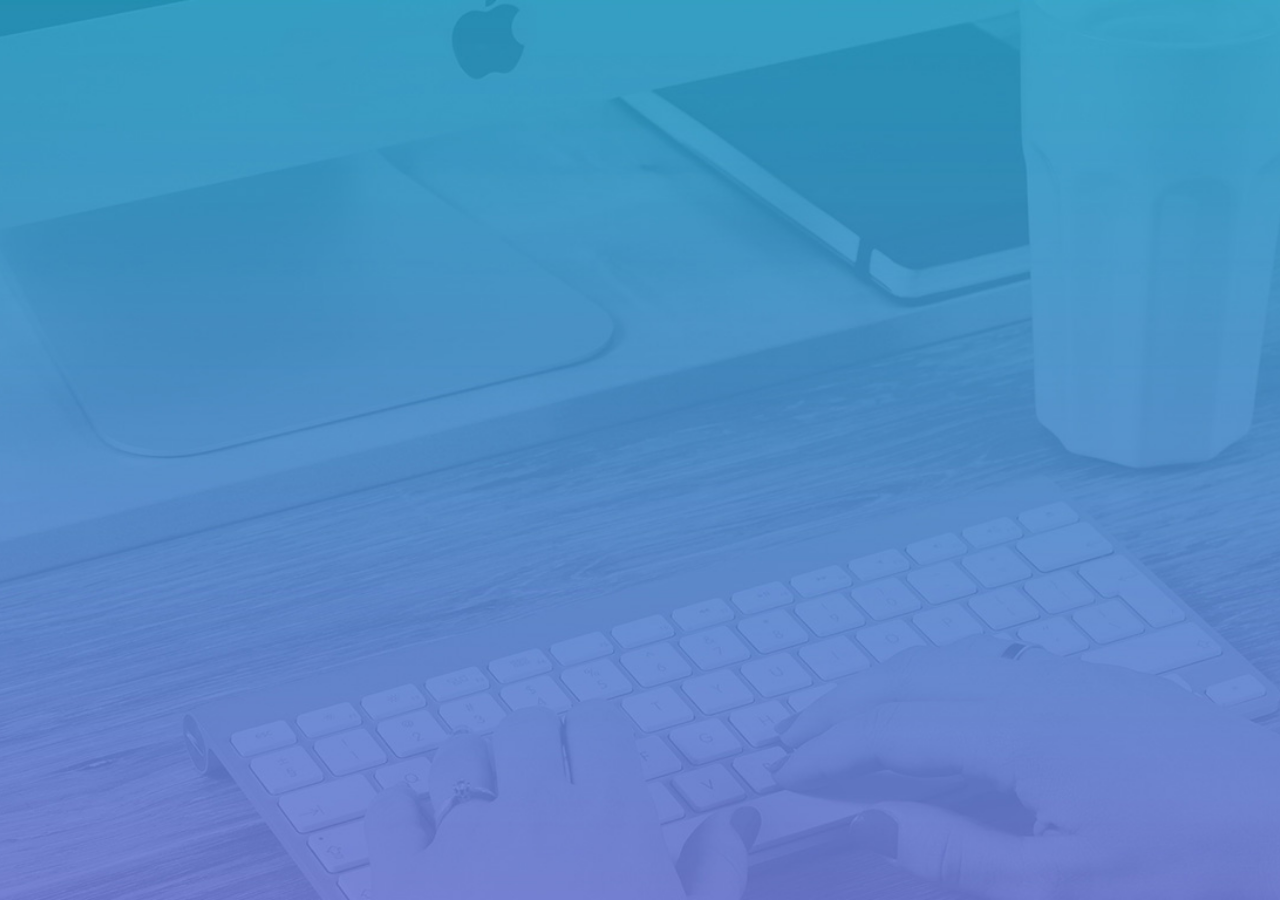
==== index.html @ da8f7aca "init project" ====
<!DOCTYPE html>
<html lang="zh-CN">

<head>
    <meta charset="UTF-8">
    <meta name="viewport" content="width=device-width, initial-scale=1.0">
    <title>Document</title>
    <link rel="stylesheet" href="./assets/css/login.css">
</head>

<body>

</body>

</html>
---- assets/css/login.css ----
html,
body {
    margin: 0;
    padding: 0;
    height: 100%;
    width: 100%;
    background: url("/assets/images/login_bg.jpg") no-repeat center top;
    background-size: cover;
}

.loginAndRegBox {
    width: 400px;
    height: 310px;
    background-color: #fff;
    position: absolute;
    left: 50%;
    top: 50%;
    transform: translate(-50%, -50%);
}

.title-box {
    height: 60px;
    background: url("/assets/images/login_title.png") no-repeat center;
}
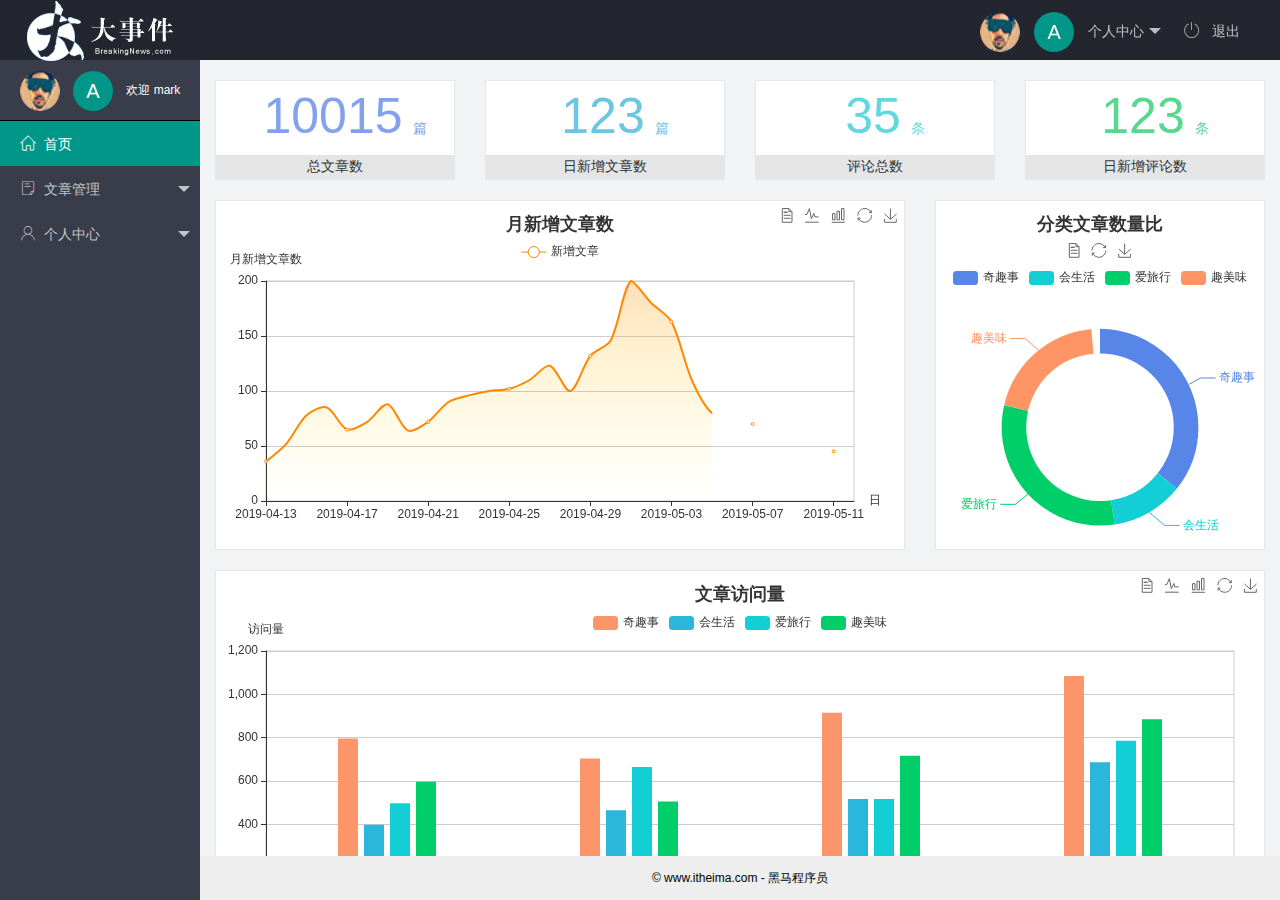
==== commit 6d730114: "主页功能完成" ====
--- a/index.html
+++ b/index.html
@@ -1,15 +1,97 @@
 <!DOCTYPE html>
-<html lang="zh-CN">
+<html>
 
 <head>
-    <meta charset="UTF-8">
-    <meta name="viewport" content="width=device-width, initial-scale=1.0">
-    <title>Document</title>
-    <link rel="stylesheet" href="./assets/css/login.css">
+    <meta charset="utf-8">
+    <meta name="viewport" content="width=device-width, initial-scale=1, maximum-scale=1">
+    <title>layout 后台大布局 - Layui</title>
+    <!-- 添加layui.css 文件 -->
+    <link rel="stylesheet" href="/assets/lib/layui/css/layui.css">
+    <!-- 引入iconfont图标数据库 -->
+    <link rel="stylesheet" href="assets/fonts/iconfont.css">
+    <!-- 引入自己的css样式 -->
+    <link rel="stylesheet" href="/assets/css/index.css">
 </head>
 
-<body>
+<body class="layui-layout-body">
+    <div class="layui-layout layui-layout-admin">
+        <div class="layui-header">
+            <div class="layui-logo">
+                <img src="/assets/images/logo.png" alt="">
+            </div>
+            <!-- 头部区域（可配合layui已有的水平导航） -->
+            <ul class="layui-nav layui-layout-right">
+                <li class="layui-nav-item">
+                    <!-- 顶部头像区域 -->
+                    <a href="javascript:;" class="userinfo">
+                        <img src="assets/images/user.png" class="layui-nav-img">
+                        <span class="user-avatar">A</span>
+                        个人中心
+                    </a>
+                    <dl class="layui-nav-child">
+                        <dd><a href="">基本资料</a></dd>
+                        <dd><a href="">更换头像</a></dd>
+                        <dd><a href="">重置密码</a></dd>
+                    </dl>
+                </li>
+                <li class="layui-nav-item">
+                    <a href="javascript:;" id="btnLogout">
+                        <span class="iconfont icon-tuichu"></span>
+                        退出</a>
+                </li>
+            </ul>
+        </div>
 
+        <div class="layui-side layui-bg-black">
+            <div class="layui-side-scroll">
+                <!-- 左侧头像区域 -->
+                <div class="userinfo">
+                    <img src="/assets/images/user.png" class="layui-nav-img">
+                    <span class="user-avatar">A</span>
+                    <span id="welcome">欢迎 mark</span>
+                </div>
+                <!-- 左侧导航区域（可配合layui已有的垂直导航） -->
+                <ul class="layui-nav layui-nav-tree" lay-shrink="all">
+                    <li class="layui-nav-item layui-this">
+                        <a href="/home/dashboard.html" target="fm"><span class="iconfont icon-home"></span>首页</a></li>
+                    <li class="layui-nav-item">
+                        <a class="" href="javascript:;"><span class="iconfont icon-16"></span>文章管理</a>
+                        <dl class="layui-nav-child">
+                            <dd><a href="javascript:;"><i class="layui-icon layui-icon-app"></i>文章类别</a></dd>
+                            <dd><a href="javascript:;"><i class="layui-icon layui-icon-app"></i>文章列表</a></dd>
+                            <dd><a href="javascript:;"><i class="layui-icon layui-icon-app"></i>发表文章</a></dd>
+                        </dl>
+                    </li>
+                    <li class="layui-nav-item">
+                        <a href="javascript:;"><span class="iconfont icon-user"></span>个人中心</a>
+                        <dl class="layui-nav-child">
+                            <dd><a href="javascript:;"><i class="layui-icon layui-icon-app"></i>基本资料</a></dd>
+                            <dd><a href="javascript:;"><i class="layui-icon layui-icon-app"></i>更换头像</a></dd>
+                            <dd><a href="javascript:;"><i class="layui-icon layui-icon-app"></i>重置密码</a></dd>
+                        </dl>
+                    </li>
+                </ul>
+            </div>
+        </div>
+
+        <div class="layui-body">
+            <!-- 内容主体区域 -->
+            <iframe name="fm" src="/home/dashboard.html" frameborder="0"></iframe>
+        </div>
+
+        <div class="layui-footer">
+            <!-- 底部固定区域 -->
+            © www.itheima.com - 黑马程序员
+        </div>
+    </div>
+    <!-- 添加layui.all.js 文件 -->
+    <script src="/assets/lib/layui/layui.all.js"></script>
+    <!-- 引入jquery.js文件 -->
+    <script src="/assets/lib/jquery.js"></script>
+    <!-- 引入baseAPI.js 文件 -->
+    <script src="/assets/js/baseAPI.js"></script>
+    <!-- 引入index.js 文件 -->
+    <script src="/assets/js/index.js"></script>
 </body>
 
 </html>--- a/assets/lib/layui/css/layui.css
+++ b/assets/lib/layui/css/layui.css
@@ -0,0 +1,2 @@
+/** layui-v2.5.5 MIT License By https://www.layui.com */
+ .layui-inline,img{display:inline-block;vertical-align:middle}h1,h2,h3,h4,h5,h6{font-weight:400}.layui-edge,.layui-header,.layui-inline,.layui-main{position:relative}.layui-body,.layui-edge,.layui-elip{overflow:hidden}.layui-btn,.layui-edge,.layui-inline,img{vertical-align:middle}.layui-btn,.layui-disabled,.layui-icon,.layui-unselect{-moz-user-select:none;-webkit-user-select:none;-ms-user-select:none}.layui-elip,.layui-form-checkbox span,.layui-form-pane .layui-form-label{text-overflow:ellipsis;white-space:nowrap}.layui-breadcrumb,.layui-tree-btnGroup{visibility:hidden}blockquote,body,button,dd,div,dl,dt,form,h1,h2,h3,h4,h5,h6,input,li,ol,p,pre,td,textarea,th,ul{margin:0;padding:0;-webkit-tap-highlight-color:rgba(0,0,0,0)}a:active,a:hover{outline:0}img{border:none}li{list-style:none}table{border-collapse:collapse;border-spacing:0}h4,h5,h6{font-size:100%}button,input,optgroup,option,select,textarea{font-family:inherit;font-size:inherit;font-style:inherit;font-weight:inherit;outline:0}pre{white-space:pre-wrap;white-space:-moz-pre-wrap;white-space:-pre-wrap;white-space:-o-pre-wrap;word-wrap:break-word}body{line-height:24px;font:14px Helvetica Neue,Helvetica,PingFang SC,Tahoma,Arial,sans-serif}hr{height:1px;margin:10px 0;border:0;clear:both}a{color:#333;text-decoration:none}a:hover{color:#777}a cite{font-style:normal;*cursor:pointer}.layui-border-box,.layui-border-box *{box-sizing:border-box}.layui-box,.layui-box *{box-sizing:content-box}.layui-clear{clear:both;*zoom:1}.layui-clear:after{content:'\20';clear:both;*zoom:1;display:block;height:0}.layui-inline{*display:inline;*zoom:1}.layui-edge{display:inline-block;width:0;height:0;border-width:6px;border-style:dashed;border-color:transparent}.layui-edge-top{top:-4px;border-bottom-color:#999;border-bottom-style:solid}.layui-edge-right{border-left-color:#999;border-left-style:solid}.layui-edge-bottom{top:2px;border-top-color:#999;border-top-style:solid}.layui-edge-left{border-right-color:#999;border-right-style:solid}.layui-disabled,.layui-disabled:hover{color:#d2d2d2!important;cursor:not-allowed!important}.layui-circle{border-radius:100%}.layui-show{display:block!important}.layui-hide{display:none!important}@font-face{font-family:layui-icon;src:url(../font/iconfont.eot?v=250);src:url(../font/iconfont.eot?v=250#iefix) format('embedded-opentype'),url(../font/iconfont.woff2?v=250) format('woff2'),url(../font/iconfont.woff?v=250) format('woff'),url(../font/iconfont.ttf?v=250) format('truetype'),url(../font/iconfont.svg?v=250#layui-icon) format('svg')}.layui-icon{font-family:layui-icon!important;font-size:16px;font-style:normal;-webkit-font-smoothing:antialiased;-moz-osx-font-smoothing:grayscale}.layui-icon-reply-fill:before{content:"\e611"}.layui-icon-set-fill:before{content:"\e614"}.layui-icon-menu-fill:before{content:"\e60f"}.layui-icon-search:before{content:"\e615"}.layui-icon-share:before{content:"\e641"}.layui-icon-set-sm:before{content:"\e620"}.layui-icon-engine:before{content:"\e628"}.layui-icon-close:before{content:"\1006"}.layui-icon-close-fill:before{content:"\1007"}.layui-icon-chart-screen:before{content:"\e629"}.layui-icon-star:before{content:"\e600"}.layui-icon-circle-dot:before{content:"\e617"}.layui-icon-chat:before{content:"\e606"}.layui-icon-release:before{content:"\e609"}.layui-icon-list:before{content:"\e60a"}.layui-icon-chart:before{content:"\e62c"}.layui-icon-ok-circle:before{content:"\1005"}.layui-icon-layim-theme:before{content:"\e61b"}.layui-icon-table:before{content:"\e62d"}.layui-icon-right:before{content:"\e602"}.layui-icon-left:before{content:"\e603"}.layui-icon-cart-simple:before{content:"\e698"}.layui-icon-face-cry:before{content:"\e69c"}.layui-icon-face-smile:before{content:"\e6af"}.layui-icon-survey:before{content:"\e6b2"}.layui-icon-tree:before{content:"\e62e"}.layui-icon-upload-circle:before{content:"\e62f"}.layui-icon-add-circle:before{content:"\e61f"}.layui-icon-download-circle:before{content:"\e601"}.layui-icon-templeate-1:before{content:"\e630"}.layui-icon-util:before{content:"\e631"}.layui-icon-face-surprised:before{content:"\e664"}.layui-icon-edit:before{content:"\e642"}.layui-icon-speaker:before{content:"\e645"}.layui-icon-down:before{content:"\e61a"}.layui-icon-file:before{content:"\e621"}.layui-icon-layouts:before{content:"\e632"}.layui-icon-rate-half:before{content:"\e6c9"}.layui-icon-add-circle-fine:before{content:"\e608"}.layui-icon-prev-circle:before{content:"\e633"}.layui-icon-read:before{content:"\e705"}.layui-icon-404:before{content:"\e61c"}.layui-icon-carousel:before{content:"\e634"}.layui-icon-help:before{content:"\e607"}.layui-icon-code-circle:before{content:"\e635"}.layui-icon-water:before{content:"\e636"}.layui-icon-username:before{content:"\e66f"}.layui-icon-find-fill:before{content:"\e670"}.layui-icon-about:before{content:"\e60b"}.layui-icon-location:before{content:"\e715"}.layui-icon-up:before{content:"\e619"}.layui-icon-pause:before{content:"\e651"}.layui-icon-date:before{content:"\e637"}.layui-icon-layim-uploadfile:before{content:"\e61d"}.layui-icon-delete:before{content:"\e640"}.layui-icon-play:before{content:"\e652"}.layui-icon-top:before{content:"\e604"}.layui-icon-friends:before{content:"\e612"}.layui-icon-refresh-3:before{content:"\e9aa"}.layui-icon-ok:before{content:"\e605"}.layui-icon-layer:before{content:"\e638"}.layui-icon-face-smile-fine:before{content:"\e60c"}.layui-icon-dollar:before{content:"\e659"}.layui-icon-group:before{content:"\e613"}.layui-icon-layim-download:before{content:"\e61e"}.layui-icon-picture-fine:before{content:"\e60d"}.layui-icon-link:before{content:"\e64c"}.layui-icon-diamond:before{content:"\e735"}.layui-icon-log:before{content:"\e60e"}.layui-icon-rate-solid:before{content:"\e67a"}.layui-icon-fonts-del:before{content:"\e64f"}.layui-icon-unlink:before{content:"\e64d"}.layui-icon-fonts-clear:before{content:"\e639"}.layui-icon-triangle-r:before{content:"\e623"}.layui-icon-circle:before{content:"\e63f"}.layui-icon-radio:before{content:"\e643"}.layui-icon-align-center:before{content:"\e647"}.layui-icon-align-right:before{content:"\e648"}.layui-icon-align-left:before{content:"\e649"}.layui-icon-loading-1:before{content:"\e63e"}.layui-icon-return:before{content:"\e65c"}.layui-icon-fonts-strong:before{content:"\e62b"}.layui-icon-upload:before{content:"\e67c"}.layui-icon-dialogue:before{content:"\e63a"}.layui-icon-video:before{content:"\e6ed"}.layui-icon-headset:before{content:"\e6fc"}.layui-icon-cellphone-fine:before{content:"\e63b"}.layui-icon-add-1:before{content:"\e654"}.layui-icon-face-smile-b:before{content:"\e650"}.layui-icon-fonts-html:before{content:"\e64b"}.layui-icon-form:before{content:"\e63c"}.layui-icon-cart:before{content:"\e657"}.layui-icon-camera-fill:before{content:"\e65d"}.layui-icon-tabs:before{content:"\e62a"}.layui-icon-fonts-code:before{content:"\e64e"}.layui-icon-fire:before{content:"\e756"}.layui-icon-set:before{content:"\e716"}.layui-icon-fonts-u:before{content:"\e646"}.layui-icon-triangle-d:before{content:"\e625"}.layui-icon-tips:before{content:"\e702"}.layui-icon-picture:before{content:"\e64a"}.layui-icon-more-vertical:before{content:"\e671"}.layui-icon-flag:before{content:"\e66c"}.layui-icon-loading:before{content:"\e63d"}.layui-icon-fonts-i:before{content:"\e644"}.layui-icon-refresh-1:before{content:"\e666"}.layui-icon-rmb:before{content:"\e65e"}.layui-icon-home:before{content:"\e68e"}.layui-icon-user:before{content:"\e770"}.layui-icon-notice:before{content:"\e667"}.layui-icon-login-weibo:before{content:"\e675"}.layui-icon-voice:before{content:"\e688"}.layui-icon-upload-drag:before{content:"\e681"}.layui-icon-login-qq:before{content:"\e676"}.layui-icon-snowflake:before{content:"\e6b1"}.layui-icon-file-b:before{content:"\e655"}.layui-icon-template:before{content:"\e663"}.layui-icon-auz:before{content:"\e672"}.layui-icon-console:before{content:"\e665"}.layui-icon-app:before{content:"\e653"}.layui-icon-prev:before{content:"\e65a"}.layui-icon-website:before{content:"\e7ae"}.layui-icon-next:before{content:"\e65b"}.layui-icon-component:before{content:"\e857"}.layui-icon-more:before{content:"\e65f"}.layui-icon-login-wechat:before{content:"\e677"}.layui-icon-shrink-right:before{content:"\e668"}.layui-icon-spread-left:before{content:"\e66b"}.layui-icon-camera:before{content:"\e660"}.layui-icon-note:before{content:"\e66e"}.layui-icon-refresh:before{content:"\e669"}.layui-icon-female:before{content:"\e661"}.layui-icon-male:before{content:"\e662"}.layui-icon-password:before{content:"\e673"}.layui-icon-senior:before{content:"\e674"}.layui-icon-theme:before{content:"\e66a"}.layui-icon-tread:before{content:"\e6c5"}.layui-icon-praise:before{content:"\e6c6"}.layui-icon-star-fill:before{content:"\e658"}.layui-icon-rate:before{content:"\e67b"}.layui-icon-template-1:before{content:"\e656"}.layui-icon-vercode:before{content:"\e679"}.layui-icon-cellphone:before{content:"\e678"}.layui-icon-screen-full:before{content:"\e622"}.layui-icon-screen-restore:before{content:"\e758"}.layui-icon-cols:before{content:"\e610"}.layui-icon-export:before{content:"\e67d"}.layui-icon-print:before{content:"\e66d"}.layui-icon-slider:before{content:"\e714"}.layui-icon-addition:before{content:"\e624"}.layui-icon-subtraction:before{content:"\e67e"}.layui-icon-service:before{content:"\e626"}.layui-icon-transfer:before{content:"\e691"}.layui-main{width:1140px;margin:0 auto}.layui-header{z-index:1000;height:60px}.layui-header a:hover{transition:all .5s;-webkit-transition:all .5s}.layui-side{position:fixed;left:0;top:0;bottom:0;z-index:999;width:200px;overflow-x:hidden}.layui-side-scroll{position:relative;width:220px;height:100%;overflow-x:hidden}.layui-body{position:absolute;left:200px;right:0;top:0;bottom:0;z-index:998;width:auto;overflow-y:auto;box-sizing:border-box}.layui-layout-body{overflow:hidden}.layui-layout-admin .layui-header{background-color:#23262E}.layui-layout-admin .layui-side{top:60px;width:200px;overflow-x:hidden}.layui-layout-admin .layui-body{position:fixed;top:60px;bottom:44px}.layui-layout-admin .layui-main{width:auto;margin:0 15px}.layui-layout-admin .layui-footer{position:fixed;left:200px;right:0;bottom:0;height:44px;line-height:44px;padding:0 15px;background-color:#eee}.layui-layout-admin .layui-logo{position:absolute;left:0;top:0;width:200px;height:100%;line-height:60px;text-align:center;color:#009688;font-size:16px}.layui-layout-admin .layui-header .layui-nav{background:0 0}.layui-layout-left{position:absolute!important;left:200px;top:0}.layui-layout-right{position:absolute!important;right:0;top:0}.layui-container{position:relative;margin:0 auto;padding:0 15px;box-sizing:border-box}.layui-fluid{position:relative;margin:0 auto;padding:0 15px}.layui-row:after,.layui-row:before{content:'';display:block;clear:both}.layui-col-lg1,.layui-col-lg10,.layui-col-lg11,.layui-col-lg12,.layui-col-lg2,.layui-col-lg3,.layui-col-lg4,.layui-col-lg5,.layui-col-lg6,.layui-col-lg7,.layui-col-lg8,.layui-col-lg9,.layui-col-md1,.layui-col-md10,.layui-col-md11,.layui-col-md12,.layui-col-md2,.layui-col-md3,.layui-col-md4,.layui-col-md5,.layui-col-md6,.layui-col-md7,.layui-col-md8,.layui-col-md9,.layui-col-sm1,.layui-col-sm10,.layui-col-sm11,.layui-col-sm12,.layui-col-sm2,.layui-col-sm3,.layui-col-sm4,.layui-col-sm5,.layui-col-sm6,.layui-col-sm7,.layui-col-sm8,.layui-col-sm9,.layui-col-xs1,.layui-col-xs10,.layui-col-xs11,.layui-col-xs12,.layui-col-xs2,.layui-col-xs3,.layui-col-xs4,.layui-col-xs5,.layui-col-xs6,.layui-col-xs7,.layui-col-xs8,.layui-col-xs9{position:relative;display:block;box-sizing:border-box}.layui-col-xs1,.layui-col-xs10,.layui-col-xs11,.layui-col-xs12,.layui-col-xs2,.layui-col-xs3,.layui-col-xs4,.layui-col-xs5,.layui-col-xs6,.layui-col-xs7,.layui-col-xs8,.layui-col-xs9{float:left}.layui-col-xs1{width:8.33333333%}.layui-col-xs2{width:16.66666667%}.layui-col-xs3{width:25%}.layui-col-xs4{width:33.33333333%}.layui-col-xs5{width:41.66666667%}.layui-col-xs6{width:50%}.layui-col-xs7{width:58.33333333%}.layui-col-xs8{width:66.66666667%}.layui-col-xs9{width:75%}.layui-col-xs10{width:83.33333333%}.layui-col-xs11{width:91.66666667%}.layui-col-xs12{width:100%}.layui-col-xs-offset1{margin-left:8.33333333%}.layui-col-xs-offset2{margin-left:16.66666667%}.layui-col-xs-offset3{margin-left:25%}.layui-col-xs-offset4{margin-left:33.33333333%}.layui-col-xs-offset5{margin-left:41.66666667%}.layui-col-xs-offset6{margin-left:50%}.layui-col-xs-offset7{margin-left:58.33333333%}.layui-col-xs-offset8{margin-left:66.66666667%}.layui-col-xs-offset9{margin-left:75%}.layui-col-xs-offset10{margin-left:83.33333333%}.layui-col-xs-offset11{margin-left:91.66666667%}.layui-col-xs-offset12{margin-left:100%}@media screen and (max-width:768px){.layui-hide-xs{display:none!important}.layui-show-xs-block{display:block!important}.layui-show-xs-inline{display:inline!important}.layui-show-xs-inline-block{display:inline-block!important}}@media screen and (min-width:768px){.layui-container{width:750px}.layui-hide-sm{display:none!important}.layui-show-sm-block{display:block!important}.layui-show-sm-inline{display:inline!important}.layui-show-sm-inline-block{display:inline-block!important}.layui-col-sm1,.layui-col-sm10,.layui-col-sm11,.layui-col-sm12,.layui-col-sm2,.layui-col-sm3,.layui-col-sm4,.layui-col-sm5,.layui-col-sm6,.layui-col-sm7,.layui-col-sm8,.layui-col-sm9{float:left}.layui-col-sm1{width:8.33333333%}.layui-col-sm2{width:16.66666667%}.layui-col-sm3{width:25%}.layui-col-sm4{width:33.33333333%}.layui-col-sm5{width:41.66666667%}.layui-col-sm6{width:50%}.layui-col-sm7{width:58.33333333%}.layui-col-sm8{width:66.66666667%}.layui-col-sm9{width:75%}.layui-col-sm10{width:83.33333333%}.layui-col-sm11{width:91.66666667%}.layui-col-sm12{width:100%}.layui-col-sm-offset1{margin-left:8.33333333%}.layui-col-sm-offset2{margin-left:16.66666667%}.layui-col-sm-offset3{margin-left:25%}.layui-col-sm-offset4{margin-left:33.33333333%}.layui-col-sm-offset5{margin-left:41.66666667%}.layui-col-sm-offset6{margin-left:50%}.layui-col-sm-offset7{margin-left:58.33333333%}.layui-col-sm-offset8{margin-left:66.66666667%}.layui-col-sm-offset9{margin-left:75%}.layui-col-sm-offset10{margin-left:83.33333333%}.layui-col-sm-offset11{margin-left:91.66666667%}.layui-col-sm-offset12{margin-left:100%}}@media screen and (min-width:992px){.layui-container{width:970px}.layui-hide-md{display:none!important}.layui-show-md-block{display:block!important}.layui-show-md-inline{display:inline!important}.layui-show-md-inline-block{display:inline-block!important}.layui-col-md1,.layui-col-md10,.layui-col-md11,.layui-col-md12,.layui-col-md2,.layui-col-md3,.layui-col-md4,.layui-col-md5,.layui-col-md6,.layui-col-md7,.layui-col-md8,.layui-col-md9{float:left}.layui-col-md1{width:8.33333333%}.layui-col-md2{width:16.66666667%}.layui-col-md3{width:25%}.layui-col-md4{width:33.33333333%}.layui-col-md5{width:41.66666667%}.layui-col-md6{width:50%}.layui-col-md7{width:58.33333333%}.layui-col-md8{width:66.66666667%}.layui-col-md9{width:75%}.layui-col-md10{width:83.33333333%}.layui-col-md11{width:91.66666667%}.layui-col-md12{width:100%}.layui-col-md-offset1{margin-left:8.33333333%}.layui-col-md-offset2{margin-left:16.66666667%}.layui-col-md-offset3{margin-left:25%}.layui-col-md-offset4{margin-left:33.33333333%}.layui-col-md-offset5{margin-left:41.66666667%}.layui-col-md-offset6{margin-left:50%}.layui-col-md-offset7{margin-left:58.33333333%}.layui-col-md-offset8{margin-left:66.66666667%}.layui-col-md-offset9{margin-left:75%}.layui-col-md-offset10{margin-left:83.33333333%}.layui-col-md-offset11{margin-left:91.66666667%}.layui-col-md-offset12{margin-left:100%}}@media screen and (min-width:1200px){.layui-container{width:1170px}.layui-hide-lg{display:none!important}.layui-show-lg-block{display:block!important}.layui-show-lg-inline{display:inline!important}.layui-show-lg-inline-block{display:inline-block!important}.layui-col-lg1,.layui-col-lg10,.layui-col-lg11,.layui-col-lg12,.layui-col-lg2,.layui-col-lg3,.layui-col-lg4,.layui-col-lg5,.layui-col-lg6,.layui-col-lg7,.layui-col-lg8,.layui-col-lg9{float:left}.layui-col-lg1{width:8.33333333%}.layui-col-lg2{width:16.66666667%}.layui-col-lg3{width:25%}.layui-col-lg4{width:33.33333333%}.layui-col-lg5{width:41.66666667%}.layui-col-lg6{width:50%}.layui-col-lg7{width:58.33333333%}.layui-col-lg8{width:66.66666667%}.layui-col-lg9{width:75%}.layui-col-lg10{width:83.33333333%}.layui-col-lg11{width:91.66666667%}.layui-col-lg12{width:100%}.layui-col-lg-offset1{margin-left:8.33333333%}.layui-col-lg-offset2{margin-left:16.66666667%}.layui-col-lg-offset3{margin-left:25%}.layui-col-lg-offset4{margin-left:33.33333333%}.layui-col-lg-offset5{margin-left:41.66666667%}.layui-col-lg-offset6{margin-left:50%}.layui-col-lg-offset7{margin-left:58.33333333%}.layui-col-lg-offset8{margin-left:66.66666667%}.layui-col-lg-offset9{margin-left:75%}.layui-col-lg-offset10{margin-left:83.33333333%}.layui-col-lg-offset11{margin-left:91.66666667%}.layui-col-lg-offset12{margin-left:100%}}.layui-col-space1{margin:-.5px}.layui-col-space1>*{padding:.5px}.layui-col-space3{margin:-1.5px}.layui-col-space3>*{padding:1.5px}.layui-col-space5{margin:-2.5px}.layui-col-space5>*{padding:2.5px}.layui-col-space8{margin:-3.5px}.layui-col-space8>*{padding:3.5px}.layui-col-space10{margin:-5px}.layui-col-space10>*{padding:5px}.layui-col-space12{margin:-6px}.layui-col-space12>*{padding:6px}.layui-col-space15{margin:-7.5px}.layui-col-space15>*{padding:7.5px}.layui-col-space18{margin:-9px}.layui-col-space18>*{padding:9px}.layui-col-space20{margin:-10px}.layui-col-space20>*{padding:10px}.layui-col-space22{margin:-11px}.layui-col-space22>*{padding:11px}.layui-col-space25{margin:-12.5px}.layui-col-space25>*{padding:12.5px}.layui-col-space30{margin:-15px}.layui-col-space30>*{padding:15px}.layui-btn,.layui-input,.layui-select,.layui-textarea,.layui-upload-button{outline:0;-webkit-appearance:none;transition:all .3s;-webkit-transition:all .3s;box-sizing:border-box}.layui-elem-quote{margin-bottom:10px;padding:15px;line-height:22px;border-left:5px solid #009688;border-radius:0 2px 2px 0;background-color:#f2f2f2}.layui-quote-nm{border-style:solid;border-width:1px 1px 1px 5px;background:0 0}.layui-elem-field{margin-bottom:10px;padding:0;border-width:1px;border-style:solid}.layui-elem-field legend{margin-left:20px;padding:0 10px;font-size:20px;font-weight:300}.layui-field-title{margin:10px 0 20px;border-width:1px 0 0}.layui-field-box{padding:10px 15px}.layui-field-title .layui-field-box{padding:10px 0}.layui-progress{position:relative;height:6px;border-radius:20px;background-color:#e2e2e2}.layui-progress-bar{position:absolute;left:0;top:0;width:0;max-width:100%;height:6px;border-radius:20px;text-align:right;background-color:#5FB878;transition:all .3s;-webkit-transition:all .3s}.layui-progress-big,.layui-progress-big .layui-progress-bar{height:18px;line-height:18px}.layui-progress-text{position:relative;top:-20px;line-height:18px;font-size:12px;color:#666}.layui-progress-big .layui-progress-text{position:static;padding:0 10px;color:#fff}.layui-collapse{border-width:1px;border-style:solid;border-radius:2px}.layui-colla-content,.layui-colla-item{border-top-width:1px;border-top-style:solid}.layui-colla-item:first-child{border-top:none}.layui-colla-title{position:relative;height:42px;line-height:42px;padding:0 15px 0 35px;color:#333;background-color:#f2f2f2;cursor:pointer;font-size:14px;overflow:hidden}.layui-colla-content{display:none;padding:10px 15px;line-height:22px;color:#666}.layui-colla-icon{position:absolute;left:15px;top:0;font-size:14px}.layui-card{margin-bottom:15px;border-radius:2px;background-color:#fff;box-shadow:0 1px 2px 0 rgba(0,0,0,.05)}.layui-card:last-child{margin-bottom:0}.layui-card-header{position:relative;height:42px;line-height:42px;padding:0 15px;border-bottom:1px solid #f6f6f6;color:#333;border-radius:2px 2px 0 0;font-size:14px}.layui-bg-black,.layui-bg-blue,.layui-bg-cyan,.layui-bg-green,.layui-bg-orange,.layui-bg-red{color:#fff!important}.layui-card-body{position:relative;padding:10px 15px;line-height:24px}.layui-card-body[pad15]{padding:15px}.layui-card-body[pad20]{padding:20px}.layui-card-body .layui-table{margin:5px 0}.layui-card .layui-tab{margin:0}.layui-panel-window{position:relative;padding:15px;border-radius:0;border-top:5px solid #E6E6E6;background-color:#fff}.layui-auxiliar-moving{position:fixed;left:0;right:0;top:0;bottom:0;width:100%;height:100%;background:0 0;z-index:9999999999}.layui-form-label,.layui-form-mid,.layui-form-select,.layui-input-block,.layui-input-inline,.layui-textarea{position:relative}.layui-bg-red{background-color:#FF5722!important}.layui-bg-orange{background-color:#FFB800!important}.layui-bg-green{background-color:#009688!important}.layui-bg-cyan{background-color:#2F4056!important}.layui-bg-blue{background-color:#1E9FFF!important}.layui-bg-black{background-color:#393D49!important}.layui-bg-gray{background-color:#eee!important;color:#666!important}.layui-badge-rim,.layui-colla-content,.layui-colla-item,.layui-collapse,.layui-elem-field,.layui-form-pane .layui-form-item[pane],.layui-form-pane .layui-form-label,.layui-input,.layui-layedit,.layui-layedit-tool,.layui-quote-nm,.layui-select,.layui-tab-bar,.layui-tab-card,.layui-tab-title,.layui-tab-title .layui-this:after,.layui-textarea{border-color:#e6e6e6}.layui-timeline-item:before,hr{background-color:#e6e6e6}.layui-text{line-height:22px;font-size:14px;color:#666}.layui-text h1,.layui-text h2,.layui-text h3{font-weight:500;color:#333}.layui-text h1{font-size:30px}.layui-text h2{font-size:24px}.layui-text h3{font-size:18px}.layui-text a:not(.layui-btn){color:#01AAED}.layui-text a:not(.layui-btn):hover{text-decoration:underline}.layui-text ul{padding:5px 0 5px 15px}.layui-text ul li{margin-top:5px;list-style-type:disc}.layui-text em,.layui-word-aux{color:#999!important;padding:0 5px!important}.layui-btn{display:inline-block;height:38px;line-height:38px;padding:0 18px;background-color:#009688;color:#fff;white-space:nowrap;text-align:center;font-size:14px;border:none;border-radius:2px;cursor:pointer}.layui-btn:hover{opacity:.8;filter:alpha(opacity=80);color:#fff}.layui-btn:active{opacity:1;filter:alpha(opacity=100)}.layui-btn+.layui-btn{margin-left:10px}.layui-btn-container{font-size:0}.layui-btn-container .layui-btn{margin-right:10px;margin-bottom:10px}.layui-btn-container .layui-btn+.layui-btn{margin-left:0}.layui-table .layui-btn-container .layui-btn{margin-bottom:9px}.layui-btn-radius{border-radius:100px}.layui-btn .layui-icon{margin-right:3px;font-size:18px;vertical-align:bottom;vertical-align:middle\9}.layui-btn-primary{border:1px solid #C9C9C9;background-color:#fff;color:#555}.layui-btn-primary:hover{border-color:#009688;color:#333}.layui-btn-normal{background-color:#1E9FFF}.layui-btn-warm{background-color:#FFB800}.layui-btn-danger{background-color:#FF5722}.layui-btn-checked{background-color:#5FB878}.layui-btn-disabled,.layui-btn-disabled:active,.layui-btn-disabled:hover{border:1px solid #e6e6e6;background-color:#FBFBFB;color:#C9C9C9;cursor:not-allowed;opacity:1}.layui-btn-lg{height:44px;line-height:44px;padding:0 25px;font-size:16px}.layui-btn-sm{height:30px;line-height:30px;padding:0 10px;font-size:12px}.layui-btn-sm i{font-size:16px!important}.layui-btn-xs{height:22px;line-height:22px;padding:0 5px;font-size:12px}.layui-btn-xs i{font-size:14px!important}.layui-btn-group{display:inline-block;vertical-align:middle;font-size:0}.layui-btn-group .layui-btn{margin-left:0!important;margin-right:0!important;border-left:1px solid rgba(255,255,255,.5);border-radius:0}.layui-btn-group .layui-btn-primary{border-left:none}.layui-btn-group .layui-btn-primary:hover{border-color:#C9C9C9;color:#009688}.layui-btn-group .layui-btn:first-child{border-left:none;border-radius:2px 0 0 2px}.layui-btn-group .layui-btn-primary:first-child{border-left:1px solid #c9c9c9}.layui-btn-group .layui-btn:last-child{border-radius:0 2px 2px 0}.layui-btn-group .layui-btn+.layui-btn{margin-left:0}.layui-btn-group+.layui-btn-group{margin-left:10px}.layui-btn-fluid{width:100%}.layui-input,.layui-select,.layui-textarea{height:38px;line-height:1.3;line-height:38px\9;border-width:1px;border-style:solid;background-color:#fff;border-radius:2px}.layui-input::-webkit-input-placeholder,.layui-select::-webkit-input-placeholder,.layui-textarea::-webkit-input-placeholder{line-height:1.3}.layui-input,.layui-textarea{display:block;width:100%;padding-left:10px}.layui-input:hover,.layui-textarea:hover{border-color:#D2D2D2!important}.layui-input:focus,.layui-textarea:focus{border-color:#C9C9C9!important}.layui-textarea{min-height:100px;height:auto;line-height:20px;padding:6px 10px;resize:vertical}.layui-select{padding:0 10px}.layui-form input[type=checkbox],.layui-form input[type=radio],.layui-form select{display:none}.layui-form [lay-ignore]{display:initial}.layui-form-item{margin-bottom:15px;clear:both;*zoom:1}.layui-form-item:after{content:'\20';clear:both;*zoom:1;display:block;height:0}.layui-form-label{float:left;display:block;padding:9px 15px;width:80px;font-weight:400;line-height:20px;text-align:right}.layui-form-label-col{display:block;float:none;padding:9px 0;line-height:20px;text-align:left}.layui-form-item .layui-inline{margin-bottom:5px;margin-right:10px}.layui-input-block{margin-left:110px;min-height:36px}.layui-input-inline{display:inline-block;vertical-align:middle}.layui-form-item .layui-input-inline{float:left;width:190px;margin-right:10px}.layui-form-text .layui-input-inline{width:auto}.layui-form-mid{float:left;display:block;padding:9px 0!important;line-height:20px;margin-right:10px}.layui-form-danger+.layui-form-select .layui-input,.layui-form-danger:focus{border-color:#FF5722!important}.layui-form-select .layui-input{padding-right:30px;cursor:pointer}.layui-form-select .layui-edge{position:absolute;right:10px;top:50%;margin-top:-3px;cursor:pointer;border-width:6px;border-top-color:#c2c2c2;border-top-style:solid;transition:all .3s;-webkit-transition:all .3s}.layui-form-select dl{display:none;position:absolute;left:0;top:42px;padding:5px 0;z-index:899;min-width:100%;border:1px solid #d2d2d2;max-height:300px;overflow-y:auto;background-color:#fff;border-radius:2px;box-shadow:0 2px 4px rgba(0,0,0,.12);box-sizing:border-box}.layui-form-select dl dd,.layui-form-select dl dt{padding:0 10px;line-height:36px;white-space:nowrap;overflow:hidden;text-overflow:ellipsis}.layui-form-select dl dt{font-size:12px;color:#999}.layui-form-select dl dd{cursor:pointer}.layui-form-select dl dd:hover{background-color:#f2f2f2;-webkit-transition:.5s all;transition:.5s all}.layui-form-select .layui-select-group dd{padding-left:20px}.layui-form-select dl dd.layui-select-tips{padding-left:10px!important;color:#999}.layui-form-select dl dd.layui-this{background-color:#5FB878;color:#fff}.layui-form-checkbox,.layui-form-select dl dd.layui-disabled{background-color:#fff}.layui-form-selected dl{display:block}.layui-form-checkbox,.layui-form-checkbox *,.layui-form-switch{display:inline-block;vertical-align:middle}.layui-form-selected .layui-edge{margin-top:-9px;-webkit-transform:rotate(180deg);transform:rotate(180deg);margin-top:-3px\9}:root .layui-form-selected .layui-edge{margin-top:-9px\0/IE9}.layui-form-selectup dl{top:auto;bottom:42px}.layui-select-none{margin:5px 0;text-align:center;color:#999}.layui-select-disabled .layui-disabled{border-color:#eee!important}.layui-select-disabled .layui-edge{border-top-color:#d2d2d2}.layui-form-checkbox{position:relative;height:30px;line-height:30px;margin-right:10px;padding-right:30px;cursor:pointer;font-size:0;-webkit-transition:.1s linear;transition:.1s linear;box-sizing:border-box}.layui-form-checkbox span{padding:0 10px;height:100%;font-size:14px;border-radius:2px 0 0 2px;background-color:#d2d2d2;color:#fff;overflow:hidden}.layui-form-checkbox:hover span{background-color:#c2c2c2}.layui-form-checkbox i{position:absolute;right:0;top:0;width:30px;height:28px;border:1px solid #d2d2d2;border-left:none;border-radius:0 2px 2px 0;color:#fff;font-size:20px;text-align:center}.layui-form-checkbox:hover i{border-color:#c2c2c2;color:#c2c2c2}.layui-form-checked,.layui-form-checked:hover{border-color:#5FB878}.layui-form-checked span,.layui-form-checked:hover span{background-color:#5FB878}.layui-form-checked i,.layui-form-checked:hover i{color:#5FB878}.layui-form-item .layui-form-checkbox{margin-top:4px}.layui-form-checkbox[lay-skin=primary]{height:auto!important;line-height:normal!important;min-width:18px;min-height:18px;border:none!important;margin-right:0;padding-left:28px;padding-right:0;background:0 0}.layui-form-checkbox[lay-skin=primary] span{padding-left:0;padding-right:15px;line-height:18px;background:0 0;color:#666}.layui-form-checkbox[lay-skin=primary] i{right:auto;left:0;width:16px;height:16px;line-height:16px;border:1px solid #d2d2d2;font-size:12px;border-radius:2px;background-color:#fff;-webkit-transition:.1s linear;transition:.1s linear}.layui-form-checkbox[lay-skin=primary]:hover i{border-color:#5FB878;color:#fff}.layui-form-checked[lay-skin=primary] i{border-color:#5FB878!important;background-color:#5FB878;color:#fff}.layui-checkbox-disbaled[lay-skin=primary] span{background:0 0!important;color:#c2c2c2}.layui-checkbox-disbaled[lay-skin=primary]:hover i{border-color:#d2d2d2}.layui-form-item .layui-form-checkbox[lay-skin=primary]{margin-top:10px}.layui-form-switch{position:relative;height:22px;line-height:22px;min-width:35px;padding:0 5px;margin-top:8px;border:1px solid #d2d2d2;border-radius:20px;cursor:pointer;background-color:#fff;-webkit-transition:.1s linear;transition:.1s linear}.layui-form-switch i{position:absolute;left:5px;top:3px;width:16px;height:16px;border-radius:20px;background-color:#d2d2d2;-webkit-transition:.1s linear;transition:.1s linear}.layui-form-switch em{position:relative;top:0;width:25px;margin-left:21px;padding:0!important;text-align:center!important;color:#999!important;font-style:normal!important;font-size:12px}.layui-form-onswitch{border-color:#5FB878;background-color:#5FB878}.layui-checkbox-disbaled,.layui-checkbox-disbaled i{border-color:#e2e2e2!important}.layui-form-onswitch i{left:100%;margin-left:-21px;background-color:#fff}.layui-form-onswitch em{margin-left:5px;margin-right:21px;color:#fff!important}.layui-checkbox-disbaled span{background-color:#e2e2e2!important}.layui-checkbox-disbaled:hover i{color:#fff!important}[lay-radio]{display:none}.layui-form-radio,.layui-form-radio *{display:inline-block;vertical-align:middle}.layui-form-radio{line-height:28px;margin:6px 10px 0 0;padding-right:10px;cursor:pointer;font-size:0}.layui-form-radio *{font-size:14px}.layui-form-radio>i{margin-right:8px;font-size:22px;color:#c2c2c2}.layui-form-radio>i:hover,.layui-form-radioed>i{color:#5FB878}.layui-radio-disbaled>i{color:#e2e2e2!important}.layui-form-pane .layui-form-label{width:110px;padding:8px 15px;height:38px;line-height:20px;border-width:1px;border-style:solid;border-radius:2px 0 0 2px;text-align:center;background-color:#FBFBFB;overflow:hidden;box-sizing:border-box}.layui-form-pane .layui-input-inline{margin-left:-1px}.layui-form-pane .layui-input-block{margin-left:110px;left:-1px}.layui-form-pane .layui-input{border-radius:0 2px 2px 0}.layui-form-pane .layui-form-text .layui-form-label{float:none;width:100%;border-radius:2px;box-sizing:border-box;text-align:left}.layui-form-pane .layui-form-text .layui-input-inline{display:block;margin:0;top:-1px;clear:both}.layui-form-pane .layui-form-text .layui-input-block{margin:0;left:0;top:-1px}.layui-form-pane .layui-form-text .layui-textarea{min-height:100px;border-radius:0 0 2px 2px}.layui-form-pane .layui-form-checkbox{margin:4px 0 4px 10px}.layui-form-pane .layui-form-radio,.layui-form-pane .layui-form-switch{margin-top:6px;margin-left:10px}.layui-form-pane .layui-form-item[pane]{position:relative;border-width:1px;border-style:solid}.layui-form-pane .layui-form-item[pane] .layui-form-label{position:absolute;left:0;top:0;height:100%;border-width:0 1px 0 0}.layui-form-pane .layui-form-item[pane] .layui-input-inline{margin-left:110px}@media screen and (max-width:450px){.layui-form-item .layui-form-label{text-overflow:ellipsis;overflow:hidden;white-space:nowrap}.layui-form-item .layui-inline{display:block;margin-right:0;margin-bottom:20px;clear:both}.layui-form-item .layui-inline:after{content:'\20';clear:both;display:block;height:0}.layui-form-item .layui-input-inline{display:block;float:none;left:-3px;width:auto;margin:0 0 10px 112px}.layui-form-item .layui-input-inline+.layui-form-mid{margin-left:110px;top:-5px;padding:0}.layui-form-item .layui-form-checkbox{margin-right:5px;margin-bottom:5px}}.layui-layedit{border-width:1px;border-style:solid;border-radius:2px}.layui-layedit-tool{padding:3px 5px;border-bottom-width:1px;border-bottom-style:solid;font-size:0}.layedit-tool-fixed{position:fixed;top:0;border-top:1px solid #e2e2e2}.layui-layedit-tool .layedit-tool-mid,.layui-layedit-tool .layui-icon{display:inline-block;vertical-align:middle;text-align:center;font-size:14px}.layui-layedit-tool .layui-icon{position:relative;width:32px;height:30px;line-height:30px;margin:3px 5px;color:#777;cursor:pointer;border-radius:2px}.layui-layedit-tool .layui-icon:hover{color:#393D49}.layui-layedit-tool .layui-icon:active{color:#000}.layui-layedit-tool .layedit-tool-active{background-color:#e2e2e2;color:#000}.layui-layedit-tool .layui-disabled,.layui-layedit-tool .layui-disabled:hover{color:#d2d2d2;cursor:not-allowed}.layui-layedit-tool .layedit-tool-mid{width:1px;height:18px;margin:0 10px;background-color:#d2d2d2}.layedit-tool-html{width:50px!important;font-size:30px!important}.layedit-tool-b,.layedit-tool-code,.layedit-tool-help{font-size:16px!important}.layedit-tool-d,.layedit-tool-face,.layedit-tool-image,.layedit-tool-unlink{font-size:18px!important}.layedit-tool-image input{position:absolute;font-size:0;left:0;top:0;width:100%;height:100%;opacity:.01;filter:Alpha(opacity=1);cursor:pointer}.layui-layedit-iframe iframe{display:block;width:100%}#LAY_layedit_code{overflow:hidden}.layui-laypage{display:inline-block;*display:inline;*zoom:1;vertical-align:middle;margin:10px 0;font-size:0}.layui-laypage>a:first-child,.layui-laypage>a:first-child em{border-radius:2px 0 0 2px}.layui-laypage>a:last-child,.layui-laypage>a:last-child em{border-radius:0 2px 2px 0}.layui-laypage>:first-child{margin-left:0!important}.layui-laypage>:last-child{margin-right:0!important}.layui-laypage a,.layui-laypage button,.layui-laypage input,.layui-laypage select,.layui-laypage span{border:1px solid #e2e2e2}.layui-laypage a,.layui-laypage span{display:inline-block;*display:inline;*zoom:1;vertical-align:middle;padding:0 15px;height:28px;line-height:28px;margin:0 -1px 5px 0;background-color:#fff;color:#333;font-size:12px}.layui-flow-more a *,.layui-laypage input,.layui-table-view select[lay-ignore]{display:inline-block}.layui-laypage a:hover{color:#009688}.layui-laypage em{font-style:normal}.layui-laypage .layui-laypage-spr{color:#999;font-weight:700}.layui-laypage a{text-decoration:none}.layui-laypage .layui-laypage-curr{position:relative}.layui-laypage .layui-laypage-curr em{position:relative;color:#fff}.layui-laypage .layui-laypage-curr .layui-laypage-em{position:absolute;left:-1px;top:-1px;padding:1px;width:100%;height:100%;background-color:#009688}.layui-laypage-em{border-radius:2px}.layui-laypage-next em,.layui-laypage-prev em{font-family:Sim sun;font-size:16px}.layui-laypage .layui-laypage-count,.layui-laypage .layui-laypage-limits,.layui-laypage .layui-laypage-refresh,.layui-laypage .layui-laypage-skip{margin-left:10px;margin-right:10px;padding:0;border:none}.layui-laypage .layui-laypage-limits,.layui-laypage .layui-laypage-refresh{vertical-align:top}.layui-laypage .layui-laypage-refresh i{font-size:18px;cursor:pointer}.layui-laypage select{height:22px;padding:3px;border-radius:2px;cursor:pointer}.layui-laypage .layui-laypage-skip{height:30px;line-height:30px;color:#999}.layui-laypage button,.layui-laypage input{height:30px;line-height:30px;border-radius:2px;vertical-align:top;background-color:#fff;box-sizing:border-box}.layui-laypage input{width:40px;margin:0 10px;padding:0 3px;text-align:center}.layui-laypage input:focus,.layui-laypage select:focus{border-color:#009688!important}.layui-laypage button{margin-left:10px;padding:0 10px;cursor:pointer}.layui-table,.layui-table-view{margin:10px 0}.layui-flow-more{margin:10px 0;text-align:center;color:#999;font-size:14px}.layui-flow-more a{height:32px;line-height:32px}.layui-flow-more a *{vertical-align:top}.layui-flow-more a cite{padding:0 20px;border-radius:3px;background-color:#eee;color:#333;font-style:normal}.layui-flow-more a cite:hover{opacity:.8}.layui-flow-more a i{font-size:30px;color:#737383}.layui-table{width:100%;background-color:#fff;color:#666}.layui-table tr{transition:all .3s;-webkit-transition:all .3s}.layui-table th{text-align:left;font-weight:400}.layui-table tbody tr:hover,.layui-table thead tr,.layui-table-click,.layui-table-header,.layui-table-hover,.layui-table-mend,.layui-table-patch,.layui-table-tool,.layui-table-total,.layui-table-total tr,.layui-table[lay-even] tr:nth-child(even){background-color:#f2f2f2}.layui-table td,.layui-table th,.layui-table-col-set,.layui-table-fixed-r,.layui-table-grid-down,.layui-table-header,.layui-table-page,.layui-table-tips-main,.layui-table-tool,.layui-table-total,.layui-table-view,.layui-table[lay-skin=line],.layui-table[lay-skin=row]{border-width:1px;border-style:solid;border-color:#e6e6e6}.layui-table td,.layui-table th{position:relative;padding:9px 15px;min-height:20px;line-height:20px;font-size:14px}.layui-table[lay-skin=line] td,.layui-table[lay-skin=line] th{border-width:0 0 1px}.layui-table[lay-skin=row] td,.layui-table[lay-skin=row] th{border-width:0 1px 0 0}.layui-table[lay-skin=nob] td,.layui-table[lay-skin=nob] th{border:none}.layui-table img{max-width:100px}.layui-table[lay-size=lg] td,.layui-table[lay-size=lg] th{padding:15px 30px}.layui-table-view .layui-table[lay-size=lg] .layui-table-cell{height:40px;line-height:40px}.layui-table[lay-size=sm] td,.layui-table[lay-size=sm] th{font-size:12px;padding:5px 10px}.layui-table-view .layui-table[lay-size=sm] .layui-table-cell{height:20px;line-height:20px}.layui-table[lay-data]{display:none}.layui-table-box{position:relative;overflow:hidden}.layui-table-view .layui-table{position:relative;width:auto;margin:0}.layui-table-view .layui-table[lay-skin=line]{border-width:0 1px 0 0}.layui-table-view .layui-table[lay-skin=row]{border-width:0 0 1px}.layui-table-view .layui-table td,.layui-table-view .layui-table th{padding:5px 0;border-top:none;border-left:none}.layui-table-view .layui-table th.layui-unselect .layui-table-cell span{cursor:pointer}.layui-table-view .layui-table td{cursor:default}.layui-table-view .layui-table td[data-edit=text]{cursor:text}.layui-table-view .layui-form-checkbox[lay-skin=primary] i{width:18px;height:18px}.layui-table-view .layui-form-radio{line-height:0;padding:0}.layui-table-view .layui-form-radio>i{margin:0;font-size:20px}.layui-table-init{position:absolute;left:0;top:0;width:100%;height:100%;text-align:center;z-index:110}.layui-table-init .layui-icon{position:absolute;left:50%;top:50%;margin:-15px 0 0 -15px;font-size:30px;color:#c2c2c2}.layui-table-header{border-width:0 0 1px;overflow:hidden}.layui-table-header .layui-table{margin-bottom:-1px}.layui-table-tool .layui-inline[lay-event]{position:relative;width:26px;height:26px;padding:5px;line-height:16px;margin-right:10px;text-align:center;color:#333;border:1px solid #ccc;cursor:pointer;-webkit-transition:.5s all;transition:.5s all}.layui-table-tool .layui-inline[lay-event]:hover{border:1px solid #999}.layui-table-tool-temp{padding-right:120px}.layui-table-tool-self{position:absolute;right:17px;top:10px}.layui-table-tool .layui-table-tool-self .layui-inline[lay-event]{margin:0 0 0 10px}.layui-table-tool-panel{position:absolute;top:29px;left:-1px;padding:5px 0;min-width:150px;min-height:40px;border:1px solid #d2d2d2;text-align:left;overflow-y:auto;background-color:#fff;box-shadow:0 2px 4px rgba(0,0,0,.12)}.layui-table-cell,.layui-table-tool-panel li{overflow:hidden;text-overflow:ellipsis;white-space:nowrap}.layui-table-tool-panel li{padding:0 10px;line-height:30px;-webkit-transition:.5s all;transition:.5s all}.layui-table-tool-panel li .layui-form-checkbox[lay-skin=primary]{width:100%;padding-left:28px}.layui-table-tool-panel li:hover{background-color:#f2f2f2}.layui-table-tool-panel li .layui-form-checkbox[lay-skin=primary] i{position:absolute;left:0;top:0}.layui-table-tool-panel li .layui-form-checkbox[lay-skin=primary] span{padding:0}.layui-table-tool .layui-table-tool-self .layui-table-tool-panel{left:auto;right:-1px}.layui-table-col-set{position:absolute;right:0;top:0;width:20px;height:100%;border-width:0 0 0 1px;background-color:#fff}.layui-table-sort{width:10px;height:20px;margin-left:5px;cursor:pointer!important}.layui-table-sort .layui-edge{position:absolute;left:5px;border-width:5px}.layui-table-sort .layui-table-sort-asc{top:3px;border-top:none;border-bottom-style:solid;border-bottom-color:#b2b2b2}.layui-table-sort .layui-table-sort-asc:hover{border-bottom-color:#666}.layui-table-sort .layui-table-sort-desc{bottom:5px;border-bottom:none;border-top-style:solid;border-top-color:#b2b2b2}.layui-table-sort .layui-table-sort-desc:hover{border-top-color:#666}.layui-table-sort[lay-sort=asc] .layui-table-sort-asc{border-bottom-color:#000}.layui-table-sort[lay-sort=desc] .layui-table-sort-desc{border-top-color:#000}.layui-table-cell{height:28px;line-height:28px;padding:0 15px;position:relative;box-sizing:border-box}.layui-table-cell .layui-form-checkbox[lay-skin=primary]{top:-1px;padding:0}.layui-table-cell .layui-table-link{color:#01AAED}.laytable-cell-checkbox,.laytable-cell-numbers,.laytable-cell-radio,.laytable-cell-space{padding:0;text-align:center}.layui-table-body{position:relative;overflow:auto;margin-right:-1px;margin-bottom:-1px}.layui-table-body .layui-none{line-height:26px;padding:15px;text-align:center;color:#999}.layui-table-fixed{position:absolute;left:0;top:0;z-index:101}.layui-table-fixed .layui-table-body{overflow:hidden}.layui-table-fixed-l{box-shadow:0 -1px 8px rgba(0,0,0,.08)}.layui-table-fixed-r{left:auto;right:-1px;border-width:0 0 0 1px;box-shadow:-1px 0 8px rgba(0,0,0,.08)}.layui-table-fixed-r .layui-table-header{position:relative;overflow:visible}.layui-table-mend{position:absolute;right:-49px;top:0;height:100%;width:50px}.layui-table-tool{position:relative;z-index:890;width:100%;min-height:50px;line-height:30px;padding:10px 15px;border-width:0 0 1px}.layui-table-tool .layui-btn-container{margin-bottom:-10px}.layui-table-page,.layui-table-total{border-width:1px 0 0;margin-bottom:-1px;overflow:hidden}.layui-table-page{position:relative;width:100%;padding:7px 7px 0;height:41px;font-size:12px;white-space:nowrap}.layui-table-page>div{height:26px}.layui-table-page .layui-laypage{margin:0}.layui-table-page .layui-laypage a,.layui-table-page .layui-laypage span{height:26px;line-height:26px;margin-bottom:10px;border:none;background:0 0}.layui-table-page .layui-laypage a,.layui-table-page .layui-laypage span.layui-laypage-curr{padding:0 12px}.layui-table-page .layui-laypage span{margin-left:0;padding:0}.layui-table-page .layui-laypage .layui-laypage-prev{margin-left:-7px!important}.layui-table-page .layui-laypage .layui-laypage-curr .layui-laypage-em{left:0;top:0;padding:0}.layui-table-page .layui-laypage button,.layui-table-page .layui-laypage input{height:26px;line-height:26px}.layui-table-page .layui-laypage input{width:40px}.layui-table-page .layui-laypage button{padding:0 10px}.layui-table-page select{height:18px}.layui-table-patch .layui-table-cell{padding:0;width:30px}.layui-table-edit{position:absolute;left:0;top:0;width:100%;height:100%;padding:0 14px 1px;border-radius:0;box-shadow:1px 1px 20px rgba(0,0,0,.15)}.layui-table-edit:focus{border-color:#5FB878!important}select.layui-table-edit{padding:0 0 0 10px;border-color:#C9C9C9}.layui-table-view .layui-form-checkbox,.layui-table-view .layui-form-radio,.layui-table-view .layui-form-switch{top:0;margin:0;box-sizing:content-box}.layui-table-view .layui-form-checkbox{top:-1px;height:26px;line-height:26px}.layui-table-view .layui-form-checkbox i{height:26px}.layui-table-grid .layui-table-cell{overflow:visible}.layui-table-grid-down{position:absolute;top:0;right:0;width:26px;height:100%;padding:5px 0;border-width:0 0 0 1px;text-align:center;background-color:#fff;color:#999;cursor:pointer}.layui-table-grid-down .layui-icon{position:absolute;top:50%;left:50%;margin:-8px 0 0 -8px}.layui-table-grid-down:hover{background-color:#fbfbfb}body .layui-table-tips .layui-layer-content{background:0 0;padding:0;box-shadow:0 1px 6px rgba(0,0,0,.12)}.layui-table-tips-main{margin:-44px 0 0 -1px;max-height:150px;padding:8px 15px;font-size:14px;overflow-y:scroll;background-color:#fff;color:#666}.layui-table-tips-c{position:absolute;right:-3px;top:-13px;width:20px;height:20px;padding:3px;cursor:pointer;background-color:#666;border-radius:50%;color:#fff}.layui-table-tips-c:hover{background-color:#777}.layui-table-tips-c:before{position:relative;right:-2px}.layui-upload-file{display:none!important;opacity:.01;filter:Alpha(opacity=1)}.layui-upload-drag,.layui-upload-form,.layui-upload-wrap{display:inline-block}.layui-upload-list{margin:10px 0}.layui-upload-choose{padding:0 10px;color:#999}.layui-upload-drag{position:relative;padding:30px;border:1px dashed #e2e2e2;background-color:#fff;text-align:center;cursor:pointer;color:#999}.layui-upload-drag .layui-icon{font-size:50px;color:#009688}.layui-upload-drag[lay-over]{border-color:#009688}.layui-upload-iframe{position:absolute;width:0;height:0;border:0;visibility:hidden}.layui-upload-wrap{position:relative;vertical-align:middle}.layui-upload-wrap .layui-upload-file{display:block!important;position:absolute;left:0;top:0;z-index:10;font-size:100px;width:100%;height:100%;opacity:.01;filter:Alpha(opacity=1);cursor:pointer}.layui-transfer-active,.layui-transfer-box{display:inline-block;vertical-align:middle}.layui-transfer-box,.layui-transfer-header,.layui-transfer-search{border-width:0;border-style:solid;border-color:#e6e6e6}.layui-transfer-box{position:relative;border-width:1px;width:200px;height:360px;border-radius:2px;background-color:#fff}.layui-transfer-box .layui-form-checkbox{width:100%;margin:0!important}.layui-transfer-header{height:38px;line-height:38px;padding:0 10px;border-bottom-width:1px}.layui-transfer-search{position:relative;padding:10px;border-bottom-width:1px}.layui-transfer-search .layui-input{height:32px;padding-left:30px;font-size:12px}.layui-transfer-search .layui-icon-search{position:absolute;left:20px;top:50%;margin-top:-8px;color:#666}.layui-transfer-active{margin:0 15px}.layui-transfer-active .layui-btn{display:block;margin:0;padding:0 15px;background-color:#5FB878;border-color:#5FB878;color:#fff}.layui-transfer-active .layui-btn-disabled{background-color:#FBFBFB;border-color:#e6e6e6;color:#C9C9C9}.layui-transfer-active .layui-btn:first-child{margin-bottom:15px}.layui-transfer-active .layui-btn .layui-icon{margin:0;font-size:14px!important}.layui-transfer-data{padding:5px 0;overflow:auto}.layui-transfer-data li{height:32px;line-height:32px;padding:0 10px}.layui-transfer-data li:hover{background-color:#f2f2f2;transition:.5s all}.layui-transfer-data .layui-none{padding:15px 10px;text-align:center;color:#999}.layui-nav{position:relative;padding:0 20px;background-color:#393D49;color:#fff;border-radius:2px;font-size:0;box-sizing:border-box}.layui-nav *{font-size:14px}.layui-nav .layui-nav-item{position:relative;display:inline-block;*display:inline;*zoom:1;vertical-align:middle;line-height:60px}.layui-nav .layui-nav-item a{display:block;padding:0 20px;color:#fff;color:rgba(255,255,255,.7);transition:all .3s;-webkit-transition:all .3s}.layui-nav .layui-this:after,.layui-nav-bar,.layui-nav-tree .layui-nav-itemed:after{position:absolute;left:0;top:0;width:0;height:5px;background-color:#5FB878;transition:all .2s;-webkit-transition:all .2s}.layui-nav-bar{z-index:1000}.layui-nav .layui-nav-item a:hover,.layui-nav .layui-this a{color:#fff}.layui-nav .layui-this:after{content:'';top:auto;bottom:0;width:100%}.layui-nav-img{width:30px;height:30px;margin-right:10px;border-radius:50%}.layui-nav .layui-nav-more{content:'';width:0;height:0;border-style:solid dashed dashed;border-color:#fff transparent transparent;overflow:hidden;cursor:pointer;transition:all .2s;-webkit-transition:all .2s;position:absolute;top:50%;right:3px;margin-top:-3px;border-width:6px;border-top-color:rgba(255,255,255,.7)}.layui-nav .layui-nav-mored,.layui-nav-itemed>a .layui-nav-more{margin-top:-9px;border-style:dashed dashed solid;border-color:transparent transparent #fff}.layui-nav-child{display:none;position:absolute;left:0;top:65px;min-width:100%;line-height:36px;padding:5px 0;box-shadow:0 2px 4px rgba(0,0,0,.12);border:1px solid #d2d2d2;background-color:#fff;z-index:100;border-radius:2px;white-space:nowrap}.layui-nav .layui-nav-child a{color:#333}.layui-nav .layui-nav-child a:hover{background-color:#f2f2f2;color:#000}.layui-nav-child dd{position:relative}.layui-nav .layui-nav-child dd.layui-this a,.layui-nav-child dd.layui-this{background-color:#5FB878;color:#fff}.layui-nav-child dd.layui-this:after{display:none}.layui-nav-tree{width:200px;padding:0}.layui-nav-tree .layui-nav-item{display:block;width:100%;line-height:45px}.layui-nav-tree .layui-nav-item a{position:relative;height:45px;line-height:45px;text-overflow:ellipsis;overflow:hidden;white-space:nowrap}.layui-nav-tree .layui-nav-item a:hover{background-color:#4E5465}.layui-nav-tree .layui-nav-bar{width:5px;height:0;background-color:#009688}.layui-nav-tree .layui-nav-child dd.layui-this,.layui-nav-tree .layui-nav-child dd.layui-this a,.layui-nav-tree .layui-this,.layui-nav-tree .layui-this>a,.layui-nav-tree .layui-this>a:hover{background-color:#009688;color:#fff}.layui-nav-tree .layui-this:after{display:none}.layui-nav-itemed>a,.layui-nav-tree .layui-nav-title a,.layui-nav-tree .layui-nav-title a:hover{color:#fff!important}.layui-nav-tree .layui-nav-child{position:relative;z-index:0;top:0;border:none;box-shadow:none}.layui-nav-tree .layui-nav-child a{height:40px;line-height:40px;color:#fff;color:rgba(255,255,255,.7)}.layui-nav-tree .layui-nav-child,.layui-nav-tree .layui-nav-child a:hover{background:0 0;color:#fff}.layui-nav-tree .layui-nav-more{right:10px}.layui-nav-itemed>.layui-nav-child{display:block;padding:0;background-color:rgba(0,0,0,.3)!important}.layui-nav-itemed>.layui-nav-child>.layui-this>.layui-nav-child{display:block}.layui-nav-side{position:fixed;top:0;bottom:0;left:0;overflow-x:hidden;z-index:999}.layui-bg-blue .layui-nav-bar,.layui-bg-blue .layui-nav-itemed:after,.layui-bg-blue .layui-this:after{background-color:#93D1FF}.layui-bg-blue .layui-nav-child dd.layui-this{background-color:#1E9FFF}.layui-bg-blue .layui-nav-itemed>a,.layui-nav-tree.layui-bg-blue .layui-nav-title a,.layui-nav-tree.layui-bg-blue .layui-nav-title a:hover{background-color:#007DDB!important}.layui-breadcrumb{font-size:0}.layui-breadcrumb>*{font-size:14px}.layui-breadcrumb a{color:#999!important}.layui-breadcrumb a:hover{color:#5FB878!important}.layui-breadcrumb a cite{color:#666;font-style:normal}.layui-breadcrumb span[lay-separator]{margin:0 10px;color:#999}.layui-tab{margin:10px 0;text-align:left!important}.layui-tab[overflow]>.layui-tab-title{overflow:hidden}.layui-tab-title{position:relative;left:0;height:40px;white-space:nowrap;font-size:0;border-bottom-width:1px;border-bottom-style:solid;transition:all .2s;-webkit-transition:all .2s}.layui-tab-title li{display:inline-block;*display:inline;*zoom:1;vertical-align:middle;font-size:14px;transition:all .2s;-webkit-transition:all .2s;position:relative;line-height:40px;min-width:65px;padding:0 15px;text-align:center;cursor:pointer}.layui-tab-title li a{display:block}.layui-tab-title .layui-this{color:#000}.layui-tab-title .layui-this:after{position:absolute;left:0;top:0;content:'';width:100%;height:41px;border-width:1px;border-style:solid;border-bottom-color:#fff;border-radius:2px 2px 0 0;box-sizing:border-box;pointer-events:none}.layui-tab-bar{position:absolute;right:0;top:0;z-index:10;width:30px;height:39px;line-height:39px;border-width:1px;border-style:solid;border-radius:2px;text-align:center;background-color:#fff;cursor:pointer}.layui-tab-bar .layui-icon{position:relative;display:inline-block;top:3px;transition:all .3s;-webkit-transition:all .3s}.layui-tab-item{display:none}.layui-tab-more{padding-right:30px;height:auto!important;white-space:normal!important}.layui-tab-more li.layui-this:after{border-bottom-color:#e2e2e2;border-radius:2px}.layui-tab-more .layui-tab-bar .layui-icon{top:-2px;top:3px\9;-webkit-transform:rotate(180deg);transform:rotate(180deg)}:root .layui-tab-more .layui-tab-bar .layui-icon{top:-2px\0/IE9}.layui-tab-content{padding:10px}.layui-tab-title li .layui-tab-close{position:relative;display:inline-block;width:18px;height:18px;line-height:20px;margin-left:8px;top:1px;text-align:center;font-size:14px;color:#c2c2c2;transition:all .2s;-webkit-transition:all .2s}.layui-tab-title li .layui-tab-close:hover{border-radius:2px;background-color:#FF5722;color:#fff}.layui-tab-brief>.layui-tab-title .layui-this{color:#009688}.layui-tab-brief>.layui-tab-more li.layui-this:after,.layui-tab-brief>.layui-tab-title .layui-this:after{border:none;border-radius:0;border-bottom:2px solid #5FB878}.layui-tab-brief[overflow]>.layui-tab-title .layui-this:after{top:-1px}.layui-tab-card{border-width:1px;border-style:solid;border-radius:2px;box-shadow:0 2px 5px 0 rgba(0,0,0,.1)}.layui-tab-card>.layui-tab-title{background-color:#f2f2f2}.layui-tab-card>.layui-tab-title li{margin-right:-1px;margin-left:-1px}.layui-tab-card>.layui-tab-title .layui-this{background-color:#fff}.layui-tab-card>.layui-tab-title .layui-this:after{border-top:none;border-width:1px;border-bottom-color:#fff}.layui-tab-card>.layui-tab-title .layui-tab-bar{height:40px;line-height:40px;border-radius:0;border-top:none;border-right:none}.layui-tab-card>.layui-tab-more .layui-this{background:0 0;color:#5FB878}.layui-tab-card>.layui-tab-more .layui-this:after{border:none}.layui-timeline{padding-left:5px}.layui-timeline-item{position:relative;padding-bottom:20px}.layui-timeline-axis{position:absolute;left:-5px;top:0;z-index:10;width:20px;height:20px;line-height:20px;background-color:#fff;color:#5FB878;border-radius:50%;text-align:center;cursor:pointer}.layui-timeline-axis:hover{color:#FF5722}.layui-timeline-item:before{content:'';position:absolute;left:5px;top:0;z-index:0;width:1px;height:100%}.layui-timeline-item:last-child:before{display:none}.layui-timeline-item:first-child:before{display:block}.layui-timeline-content{padding-left:25px}.layui-timeline-title{position:relative;margin-bottom:10px}.layui-badge,.layui-badge-dot,.layui-badge-rim{position:relative;display:inline-block;padding:0 6px;font-size:12px;text-align:center;background-color:#FF5722;color:#fff;border-radius:2px}.layui-badge{height:18px;line-height:18px}.layui-badge-dot{width:8px;height:8px;padding:0;border-radius:50%}.layui-badge-rim{height:18px;line-height:18px;border-width:1px;border-style:solid;background-color:#fff;color:#666}.layui-btn .layui-badge,.layui-btn .layui-badge-dot{margin-left:5px}.layui-nav .layui-badge,.layui-nav .layui-badge-dot{position:absolute;top:50%;margin:-8px 6px 0}.layui-tab-title .layui-badge,.layui-tab-title .layui-badge-dot{left:5px;top:-2px}.layui-carousel{position:relative;left:0;top:0;background-color:#f8f8f8}.layui-carousel>[carousel-item]{position:relative;width:100%;height:100%;overflow:hidden}.layui-carousel>[carousel-item]:before{position:absolute;content:'\e63d';left:50%;top:50%;width:100px;line-height:20px;margin:-10px 0 0 -50px;text-align:center;color:#c2c2c2;font-family:layui-icon!important;font-size:30px;font-style:normal;-webkit-font-smoothing:antialiased;-moz-osx-font-smoothing:grayscale}.layui-carousel>[carousel-item]>*{display:none;position:absolute;left:0;top:0;width:100%;height:100%;background-color:#f8f8f8;transition-duration:.3s;-webkit-transition-duration:.3s}.layui-carousel-updown>*{-webkit-transition:.3s ease-in-out up;transition:.3s ease-in-out up}.layui-carousel-arrow{display:none\9;opacity:0;position:absolute;left:10px;top:50%;margin-top:-18px;width:36px;height:36px;line-height:36px;text-align:center;font-size:20px;border:0;border-radius:50%;background-color:rgba(0,0,0,.2);color:#fff;-webkit-transition-duration:.3s;transition-duration:.3s;cursor:pointer}.layui-carousel-arrow[lay-type=add]{left:auto!important;right:10px}.layui-carousel:hover .layui-carousel-arrow[lay-type=add],.layui-carousel[lay-arrow=always] .layui-carousel-arrow[lay-type=add]{right:20px}.layui-carousel[lay-arrow=always] .layui-carousel-arrow{opacity:1;left:20px}.layui-carousel[lay-arrow=none] .layui-carousel-arrow{display:none}.layui-carousel-arrow:hover,.layui-carousel-ind ul:hover{background-color:rgba(0,0,0,.35)}.layui-carousel:hover .layui-carousel-arrow{display:block\9;opacity:1;left:20px}.layui-carousel-ind{position:relative;top:-35px;width:100%;line-height:0!important;text-align:center;font-size:0}.layui-carousel[lay-indicator=outside]{margin-bottom:30px}.layui-carousel[lay-indicator=outside] .layui-carousel-ind{top:10px}.layui-carousel[lay-indicator=outside] .layui-carousel-ind ul{background-color:rgba(0,0,0,.5)}.layui-carousel[lay-indicator=none] .layui-carousel-ind{display:none}.layui-carousel-ind ul{display:inline-block;padding:5px;background-color:rgba(0,0,0,.2);border-radius:10px;-webkit-transition-duration:.3s;transition-duration:.3s}.layui-carousel-ind li{display:inline-block;width:10px;height:10px;margin:0 3px;font-size:14px;background-color:#e2e2e2;background-color:rgba(255,255,255,.5);border-radius:50%;cursor:pointer;-webkit-transition-duration:.3s;transition-duration:.3s}.layui-carousel-ind li:hover{background-color:rgba(255,255,255,.7)}.layui-carousel-ind li.layui-this{background-color:#fff}.layui-carousel>[carousel-item]>.layui-carousel-next,.layui-carousel>[carousel-item]>.layui-carousel-prev,.layui-carousel>[carousel-item]>.layui-this{display:block}.layui-carousel>[carousel-item]>.layui-this{left:0}.layui-carousel>[carousel-item]>.layui-carousel-prev{left:-100%}.layui-carousel>[carousel-item]>.layui-carousel-next{left:100%}.layui-carousel>[carousel-item]>.layui-carousel-next.layui-carousel-left,.layui-carousel>[carousel-item]>.layui-carousel-prev.layui-carousel-right{left:0}.layui-carousel>[carousel-item]>.layui-this.layui-carousel-left{left:-100%}.layui-carousel>[carousel-item]>.layui-this.layui-carousel-right{left:100%}.layui-carousel[lay-anim=updown] .layui-carousel-arrow{left:50%!important;top:20px;margin:0 0 0 -18px}.layui-carousel[lay-anim=updown]>[carousel-item]>*,.layui-carousel[lay-anim=fade]>[carousel-item]>*{left:0!important}.layui-carousel[lay-anim=updown] .layui-carousel-arrow[lay-type=add]{top:auto!important;bottom:20px}.layui-carousel[lay-anim=updown] .layui-carousel-ind{position:absolute;top:50%;right:20px;width:auto;height:auto}.layui-carousel[lay-anim=updown] .layui-carousel-ind ul{padding:3px 5px}.layui-carousel[lay-anim=updown] .layui-carousel-ind li{display:block;margin:6px 0}.layui-carousel[lay-anim=updown]>[carousel-item]>.layui-this{top:0}.layui-carousel[lay-anim=updown]>[carousel-item]>.layui-carousel-prev{top:-100%}.layui-carousel[lay-anim=updown]>[carousel-item]>.layui-carousel-next{top:100%}.layui-carousel[lay-anim=updown]>[carousel-item]>.layui-carousel-next.layui-carousel-left,.layui-carousel[lay-anim=updown]>[carousel-item]>.layui-carousel-prev.layui-carousel-right{top:0}.layui-carousel[lay-anim=updown]>[carousel-item]>.layui-this.layui-carousel-left{top:-100%}.layui-carousel[lay-anim=updown]>[carousel-item]>.layui-this.layui-carousel-right{top:100%}.layui-carousel[lay-anim=fade]>[carousel-item]>.layui-carousel-next,.layui-carousel[lay-anim=fade]>[carousel-item]>.layui-carousel-prev{opacity:0}.layui-carousel[lay-anim=fade]>[carousel-item]>.layui-carousel-next.layui-carousel-left,.layui-carousel[lay-anim=fade]>[carousel-item]>.layui-carousel-prev.layui-carousel-right{opacity:1}.layui-carousel[lay-anim=fade]>[carousel-item]>.layui-this.layui-carousel-left,.layui-carousel[lay-anim=fade]>[carousel-item]>.layui-this.layui-carousel-right{opacity:0}.layui-fixbar{position:fixed;right:15px;bottom:15px;z-index:999999}.layui-fixbar li{width:50px;height:50px;line-height:50px;margin-bottom:1px;text-align:center;cursor:pointer;font-size:30px;background-color:#9F9F9F;color:#fff;border-radius:2px;opacity:.95}.layui-fixbar li:hover{opacity:.85}.layui-fixbar li:active{opacity:1}.layui-fixbar .layui-fixbar-top{display:none;font-size:40px}body .layui-util-face{border:none;background:0 0}body .layui-util-face .layui-layer-content{padding:0;background-color:#fff;color:#666;box-shadow:none}.layui-util-face .layui-layer-TipsG{display:none}.layui-util-face ul{position:relative;width:372px;padding:10px;border:1px solid #D9D9D9;background-color:#fff;box-shadow:0 0 20px rgba(0,0,0,.2)}.layui-util-face ul li{cursor:pointer;float:left;border:1px solid #e8e8e8;height:22px;width:26px;overflow:hidden;margin:-1px 0 0 -1px;padding:4px 2px;text-align:center}.layui-util-face ul li:hover{position:relative;z-index:2;border:1px solid #eb7350;background:#fff9ec}.layui-code{position:relative;margin:10px 0;padding:15px;line-height:20px;border:1px solid #ddd;border-left-width:6px;background-color:#F2F2F2;color:#333;font-family:Courier New;font-size:12px}.layui-rate,.layui-rate *{display:inline-block;vertical-align:middle}.layui-rate{padding:10px 5px 10px 0;font-size:0}.layui-rate li i.layui-icon{font-size:20px;color:#FFB800;margin-right:5px;transition:all .3s;-webkit-transition:all .3s}.layui-rate li i:hover{cursor:pointer;transform:scale(1.12);-webkit-transform:scale(1.12)}.layui-rate[readonly] li i:hover{cursor:default;transform:scale(1)}.layui-colorpicker{width:26px;height:26px;border:1px solid #e6e6e6;padding:5px;border-radius:2px;line-height:24px;display:inline-block;cursor:pointer;transition:all .3s;-webkit-transition:all .3s}.layui-colorpicker:hover{border-color:#d2d2d2}.layui-colorpicker.layui-colorpicker-lg{width:34px;height:34px;line-height:32px}.layui-colorpicker.layui-colorpicker-sm{width:24px;height:24px;line-height:22px}.layui-colorpicker.layui-colorpicker-xs{width:22px;height:22px;line-height:20px}.layui-colorpicker-trigger-bgcolor{display:block;background:url([data-uri]);border-radius:2px}.layui-colorpicker-trigger-span{display:block;height:100%;box-sizing:border-box;border:1px solid rgba(0,0,0,.15);border-radius:2px;text-align:center}.layui-colorpicker-trigger-i{display:inline-block;color:#FFF;font-size:12px}.layui-colorpicker-trigger-i.layui-icon-close{color:#999}.layui-colorpicker-main{position:absolute;z-index:66666666;width:280px;padding:7px;background:#FFF;border:1px solid #d2d2d2;border-radius:2px;box-shadow:0 2px 4px rgba(0,0,0,.12)}.layui-colorpicker-main-wrapper{height:180px;position:relative}.layui-colorpicker-basis{width:260px;height:100%;position:relative}.layui-colorpicker-basis-white{width:100%;height:100%;position:absolute;top:0;left:0;background:linear-gradient(90deg,#FFF,hsla(0,0%,100%,0))}.layui-colorpicker-basis-black{width:100%;height:100%;position:absolute;top:0;left:0;background:linear-gradient(0deg,#000,transparent)}.layui-colorpicker-basis-cursor{width:10px;height:10px;border:1px solid #FFF;border-radius:50%;position:absolute;top:-3px;right:-3px;cursor:pointer}.layui-colorpicker-side{position:absolute;top:0;right:0;width:12px;height:100%;background:linear-gradient(red,#FF0,#0F0,#0FF,#00F,#F0F,red)}.layui-colorpicker-side-slider{width:100%;height:5px;box-shadow:0 0 1px #888;box-sizing:border-box;background:#FFF;border-radius:1px;border:1px solid #f0f0f0;cursor:pointer;position:absolute;left:0}.layui-colorpicker-main-alpha{display:none;height:12px;margin-top:7px;background:url([data-uri])}.layui-colorpicker-alpha-bgcolor{height:100%;position:relative}.layui-colorpicker-alpha-slider{width:5px;height:100%;box-shadow:0 0 1px #888;box-sizing:border-box;background:#FFF;border-radius:1px;border:1px solid #f0f0f0;cursor:pointer;position:absolute;top:0}.layui-colorpicker-main-pre{padding-top:7px;font-size:0}.layui-colorpicker-pre{width:20px;height:20px;border-radius:2px;display:inline-block;margin-left:6px;margin-bottom:7px;cursor:pointer}.layui-colorpicker-pre:nth-child(11n+1){margin-left:0}.layui-colorpicker-pre-isalpha{background:url([data-uri])}.layui-colorpicker-pre.layui-this{box-shadow:0 0 3px 2px rgba(0,0,0,.15)}.layui-colorpicker-pre>div{height:100%;border-radius:2px}.layui-colorpicker-main-input{text-align:right;padding-top:7px}.layui-colorpicker-main-input .layui-btn-container .layui-btn{margin:0 0 0 10px}.layui-colorpicker-main-input div.layui-inline{float:left;margin-right:10px;font-size:14px}.layui-colorpicker-main-input input.layui-input{width:150px;height:30px;color:#666}.layui-slider{height:4px;background:#e2e2e2;border-radius:3px;position:relative;cursor:pointer}.layui-slider-bar{border-radius:3px;position:absolute;height:100%}.layui-slider-step{position:absolute;top:0;width:4px;height:4px;border-radius:50%;background:#FFF;-webkit-transform:translateX(-50%);transform:translateX(-50%)}.layui-slider-wrap{width:36px;height:36px;position:absolute;top:-16px;-webkit-transform:translateX(-50%);transform:translateX(-50%);z-index:10;text-align:center}.layui-slider-wrap-btn{width:12px;height:12px;border-radius:50%;background:#FFF;display:inline-block;vertical-align:middle;cursor:pointer;transition:.3s}.layui-slider-wrap:after{content:"";height:100%;display:inline-block;vertical-align:middle}.layui-slider-wrap-btn.layui-slider-hover,.layui-slider-wrap-btn:hover{transform:scale(1.2)}.layui-slider-wrap-btn.layui-disabled:hover{transform:scale(1)!important}.layui-slider-tips{position:absolute;top:-42px;z-index:66666666;white-space:nowrap;display:none;-webkit-transform:translateX(-50%);transform:translateX(-50%);color:#FFF;background:#000;border-radius:3px;height:25px;line-height:25px;padding:0 10px}.layui-slider-tips:after{content:'';position:absolute;bottom:-12px;left:50%;margin-left:-6px;width:0;height:0;border-width:6px;border-style:solid;border-color:#000 transparent transparent}.layui-slider-input{width:70px;height:32px;border:1px solid #e6e6e6;border-radius:3px;font-size:16px;line-height:32px;position:absolute;right:0;top:-15px}.layui-slider-input-btn{display:none;position:absolute;top:0;right:0;width:20px;height:100%;border-left:1px solid #d2d2d2}.layui-slider-input-btn i{cursor:pointer;position:absolute;right:0;bottom:0;width:20px;height:50%;font-size:12px;line-height:16px;text-align:center;color:#999}.layui-slider-input-btn i:first-child{top:0;border-bottom:1px solid #d2d2d2}.layui-slider-input-txt{height:100%;font-size:14px}.layui-slider-input-txt input{height:100%;border:none}.layui-slider-input-btn i:hover{color:#009688}.layui-slider-vertical{width:4px;margin-left:34px}.layui-slider-vertical .layui-slider-bar{width:4px}.layui-slider-vertical .layui-slider-step{top:auto;left:0;-webkit-transform:translateY(50%);transform:translateY(50%)}.layui-slider-vertical .layui-slider-wrap{top:auto;left:-16px;-webkit-transform:translateY(50%);transform:translateY(50%)}.layui-slider-vertical .layui-slider-tips{top:auto;left:2px}@media \0screen{.layui-slider-wrap-btn{margin-left:-20px}.layui-slider-vertical .layui-slider-wrap-btn{margin-left:0;margin-bottom:-20px}.layui-slider-vertical .layui-slider-tips{margin-left:-8px}.layui-slider>span{margin-left:8px}}.layui-tree{line-height:22px}.layui-tree .layui-form-checkbox{margin:0!important}.layui-tree-set{width:100%;position:relative}.layui-tree-pack{display:none;padding-left:20px;position:relative}.layui-tree-iconClick,.layui-tree-main{display:inline-block;vertical-align:middle}.layui-tree-line .layui-tree-pack{padding-left:27px}.layui-tree-line .layui-tree-set .layui-tree-set:after{content:'';position:absolute;top:14px;left:-9px;width:17px;height:0;border-top:1px dotted #c0c4cc}.layui-tree-entry{position:relative;padding:3px 0;height:20px;white-space:nowrap}.layui-tree-entry:hover{background-color:#eee}.layui-tree-line .layui-tree-entry:hover{background-color:rgba(0,0,0,0)}.layui-tree-line .layui-tree-entry:hover .layui-tree-txt{color:#999;text-decoration:underline;transition:.3s}.layui-tree-main{cursor:pointer;padding-right:10px}.layui-tree-line .layui-tree-set:before{content:'';position:absolute;top:0;left:-9px;width:0;height:100%;border-left:1px dotted #c0c4cc}.layui-tree-line .layui-tree-set.layui-tree-setLineShort:before{height:13px}.layui-tree-line .layui-tree-set.layui-tree-setHide:before{height:0}.layui-tree-iconClick{position:relative;height:20px;line-height:20px;margin:0 10px;color:#c0c4cc}.layui-tree-icon{height:12px;line-height:12px;width:12px;text-align:center;border:1px solid #c0c4cc}.layui-tree-iconClick .layui-icon{font-size:18px}.layui-tree-icon .layui-icon{font-size:12px;color:#666}.layui-tree-iconArrow{padding:0 5px}.layui-tree-iconArrow:after{content:'';position:absolute;left:4px;top:3px;z-index:100;width:0;height:0;border-width:5px;border-style:solid;border-color:transparent transparent transparent #c0c4cc;transition:.5s}.layui-tree-btnGroup,.layui-tree-editInput{position:relative;vertical-align:middle;display:inline-block}.layui-tree-spread>.layui-tree-entry>.layui-tree-iconClick>.layui-tree-iconArrow:after{transform:rotate(90deg) translate(3px,4px)}.layui-tree-txt{display:inline-block;vertical-align:middle;color:#555}.layui-tree-search{margin-bottom:15px;color:#666}.layui-tree-btnGroup .layui-icon{display:inline-block;vertical-align:middle;padding:0 2px;cursor:pointer}.layui-tree-btnGroup .layui-icon:hover{color:#999;transition:.3s}.layui-tree-entry:hover .layui-tree-btnGroup{visibility:visible}.layui-tree-editInput{height:20px;line-height:20px;padding:0 3px;border:none;background-color:rgba(0,0,0,.05)}.layui-tree-emptyText{text-align:center;color:#999}.layui-anim{-webkit-animation-duration:.3s;animation-duration:.3s;-webkit-animation-fill-mode:both;animation-fill-mode:both}.layui-anim.layui-icon{display:inline-block}.layui-anim-loop{-webkit-animation-iteration-count:infinite;animation-iteration-count:infinite}.layui-trans,.layui-trans a{transition:all .3s;-webkit-transition:all .3s}@-webkit-keyframes layui-rotate{from{-webkit-transform:rotate(0)}to{-webkit-transform:rotate(360deg)}}@keyframes layui-rotate{from{transform:rotate(0)}to{transform:rotate(360deg)}}.layui-anim-rotate{-webkit-animation-name:layui-rotate;animation-name:layui-rotate;-webkit-animation-duration:1s;animation-duration:1s;-webkit-animation-timing-function:linear;animation-timing-function:linear}@-webkit-keyframes layui-up{from{-webkit-transform:translate3d(0,100%,0);opacity:.3}to{-webkit-transform:translate3d(0,0,0);opacity:1}}@keyframes layui-up{from{transform:translate3d(0,100%,0);opacity:.3}to{transform:translate3d(0,0,0);opacity:1}}.layui-anim-up{-webkit-animation-name:layui-up;animation-name:layui-up}@-webkit-keyframes layui-upbit{from{-webkit-transform:translate3d(0,30px,0);opacity:.3}to{-webkit-transform:translate3d(0,0,0);opacity:1}}@keyframes layui-upbit{from{transform:translate3d(0,30px,0);opacity:.3}to{transform:translate3d(0,0,0);opacity:1}}.layui-anim-upbit{-webkit-animation-name:layui-upbit;animation-name:layui-upbit}@-webkit-keyframes layui-scale{0%{opacity:.3;-webkit-transform:scale(.5)}100%{opacity:1;-webkit-transform:scale(1)}}@keyframes layui-scale{0%{opacity:.3;-ms-transform:scale(.5);transform:scale(.5)}100%{opacity:1;-ms-transform:scale(1);transform:scale(1)}}.layui-anim-scale{-webkit-animation-name:layui-scale;animation-name:layui-scale}@-webkit-keyframes layui-scale-spring{0%{opacity:.5;-webkit-transform:scale(.5)}80%{opacity:.8;-webkit-transform:scale(1.1)}100%{opacity:1;-webkit-transform:scale(1)}}@keyframes layui-scale-spring{0%{opacity:.5;transform:scale(.5)}80%{opacity:.8;transform:scale(1.1)}100%{opacity:1;transform:scale(1)}}.layui-anim-scaleSpring{-webkit-animation-name:layui-scale-spring;animation-name:layui-scale-spring}@-webkit-keyframes layui-fadein{0%{opacity:0}100%{opacity:1}}@keyframes layui-fadein{0%{opacity:0}100%{opacity:1}}.layui-anim-fadein{-webkit-animation-name:layui-fadein;animation-name:layui-fadein}@-webkit-keyframes layui-fadeout{0%{opacity:1}100%{opacity:0}}@keyframes layui-fadeout{0%{opacity:1}100%{opacity:0}}.layui-anim-fadeout{-webkit-animation-name:layui-fadeout;animation-name:layui-fadeout}--- a/assets/fonts/iconfont.css
+++ b/assets/fonts/iconfont.css
@@ -0,0 +1,37 @@
+@font-face {font-family: "iconfont";
+  src: url('iconfont.eot?t=1576139966484'); /* IE9 */
+  src: url('iconfont.eot?t=1576139966484#iefix') format('embedded-opentype'), /* IE6-IE8 */
+  url('[data-uri]') format('woff2'),
+  url('iconfont.woff?t=1576139966484') format('woff'),
+  url('iconfont.ttf?t=1576139966484') format('truetype'), /* chrome, firefox, opera, Safari, Android, iOS 4.2+ */
+  url('iconfont.svg?t=1576139966484#iconfont') format('svg'); /* iOS 4.1- */
+}
+
+.iconfont {
+  font-family: "iconfont" !important;
+  font-size: 16px;
+  font-style: normal;
+  -webkit-font-smoothing: antialiased;
+  -moz-osx-font-smoothing: grayscale;
+}
+
+.icon-home:before {
+  content: "\e6a9";
+}
+
+.icon-user:before {
+  content: "\e614";
+}
+
+.icon-pinglun:before {
+  content: "\e616";
+}
+
+.icon-tuichu:before {
+  content: "\e865";
+}
+
+.icon-16:before {
+  content: "\e615";
+}
+
--- a/assets/css/index.css
+++ b/assets/css/index.css
@@ -0,0 +1,58 @@
+.layui-footer {
+    text-align: center;
+    font-size: 12px;
+}
+
+.iconfont {
+    margin-right: 8px;
+}
+
+.layui-icon {
+    margin-right: 8px;
+    margin-left: 20px;
+}
+
+iframe {
+    width: 100%;
+    height: 100%;
+}
+
+.layui-body {
+    overflow: hidden;
+}
+
+a {
+    transition: none !important;
+}
+
+.layui-side-scroll {
+    width: 200px;
+}
+
+.layui-side-scroll .userinfo {
+    height: 60px;
+    text-align: center;
+    line-height: 60px;
+    font-size: 12px;
+    border-bottom: 1px solid #000;
+    user-select: none;
+}
+
+.layui-nav-img {
+    height: 40px;
+    width: 40px;
+}
+
+.user-avatar {
+    display: inline-block;
+    width: 40px;
+    height: 40px;
+    border-radius: 50%;
+    background: #009688;
+    line-height: 40px;
+    font-size: 20px;
+    vertical-align: middle;
+    text-align: center;
+    margin-right: 10px;
+    color: #fff;
+}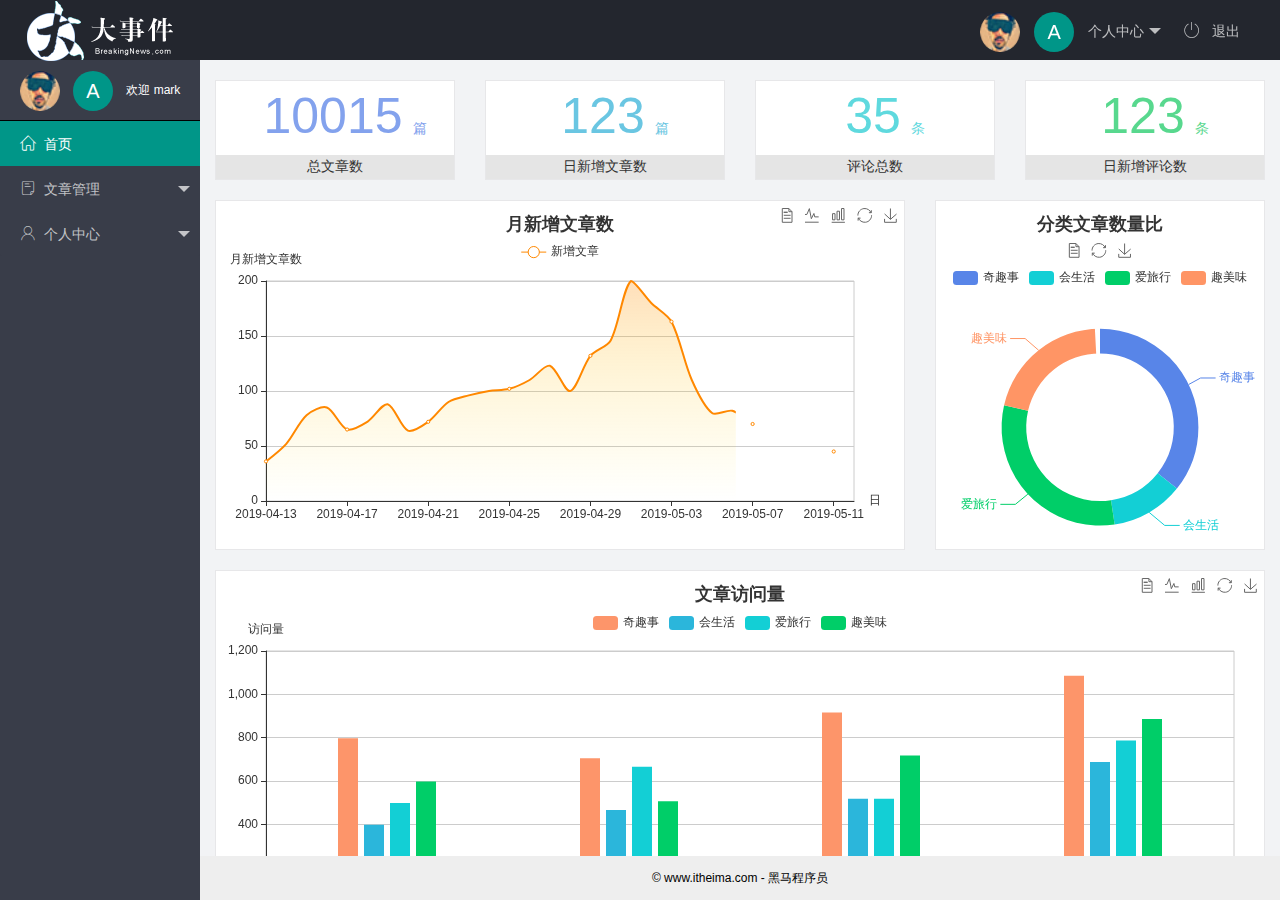
==== commit 94a72c5e: "个人中心功能完成" ====
--- a/index.html
+++ b/index.html
@@ -29,9 +29,9 @@
                         个人中心
                     </a>
                     <dl class="layui-nav-child">
-                        <dd><a href="">基本资料</a></dd>
-                        <dd><a href="">更换头像</a></dd>
-                        <dd><a href="">重置密码</a></dd>
+                        <dd><a href="/user/user_info.html" target="fm">基本资料</a></dd>
+                        <dd><a href="user/user_avatar.html" target="fm">更换头像</a></dd>
+                        <dd><a href="/user/user_pwd.html" target="fm">重置密码</a></dd>
                     </dl>
                 </li>
                 <li class="layui-nav-item">
@@ -65,9 +65,12 @@
                     <li class="layui-nav-item">
                         <a href="javascript:;"><span class="iconfont icon-user"></span>个人中心</a>
                         <dl class="layui-nav-child">
-                            <dd><a href="javascript:;"><i class="layui-icon layui-icon-app"></i>基本资料</a></dd>
-                            <dd><a href="javascript:;"><i class="layui-icon layui-icon-app"></i>更换头像</a></dd>
-                            <dd><a href="javascript:;"><i class="layui-icon layui-icon-app"></i>重置密码</a></dd>
+                            <dd><a href="/user/user_info.html" target="fm"><i
+                                        class="layui-icon layui-icon-app"></i>基本资料</a></dd>
+                            <dd><a href="user/user_avatar.html" target="fm"><i
+                                        class="layui-icon layui-icon-app"></i>更换头像</a></dd>
+                            <dd><a href="/user/user_pwd.html" target="fm"><i
+                                        class="layui-icon layui-icon-app"></i>重置密码</a></dd>
                         </dl>
                     </li>
                 </ul>
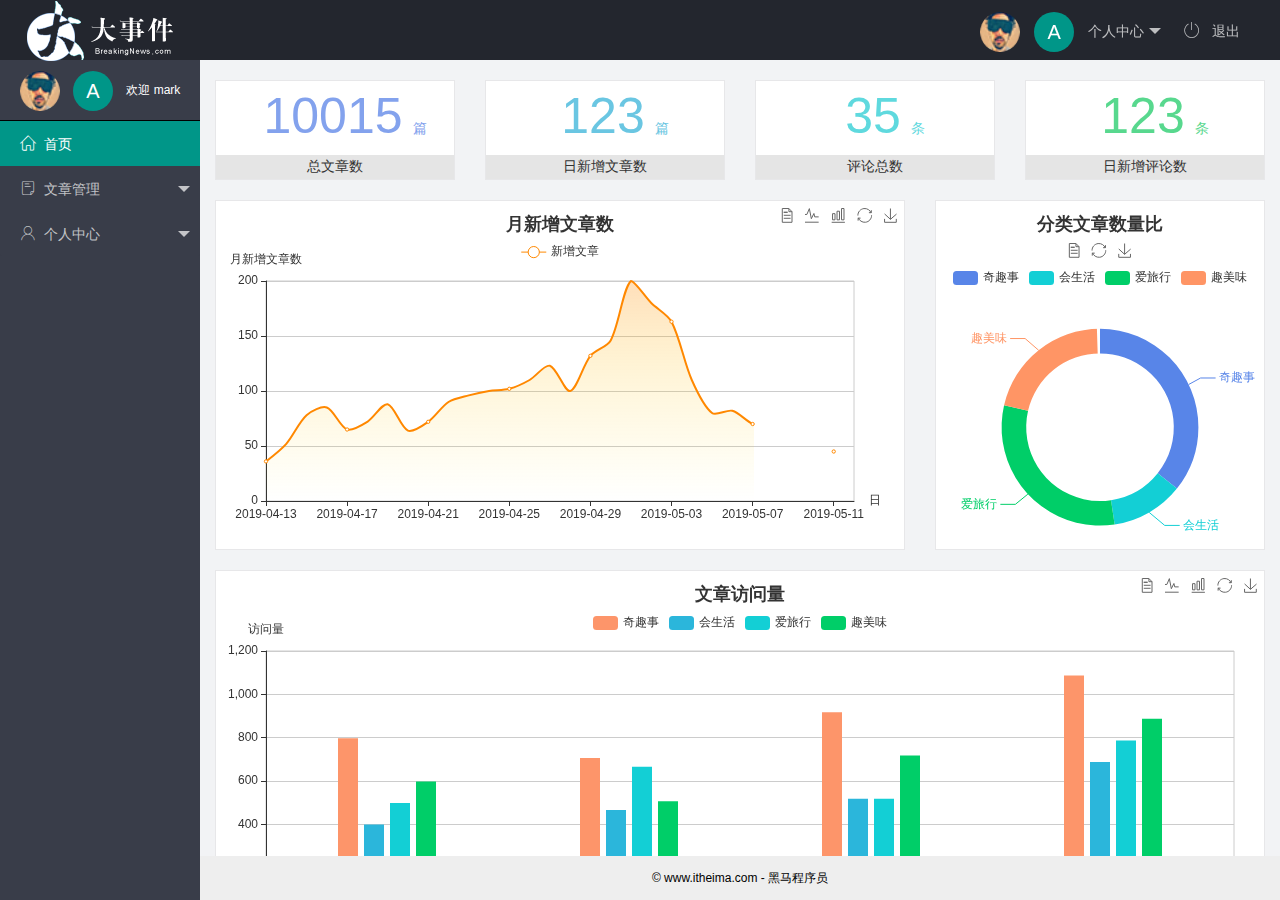
==== commit 975e0d70: "文章管理功能完成" ====
--- a/index.html
+++ b/index.html
@@ -57,9 +57,12 @@
                     <li class="layui-nav-item">
                         <a class="" href="javascript:;"><span class="iconfont icon-16"></span>文章管理</a>
                         <dl class="layui-nav-child">
-                            <dd><a href="javascript:;"><i class="layui-icon layui-icon-app"></i>文章类别</a></dd>
-                            <dd><a href="javascript:;"><i class="layui-icon layui-icon-app"></i>文章列表</a></dd>
-                            <dd><a href="javascript:;"><i class="layui-icon layui-icon-app"></i>发表文章</a></dd>
+                            <dd><a href="/article/art_cate.html" target="fm"><i
+                                        class="layui-icon layui-icon-app"></i>文章类别</a></dd>
+                            <dd><a id="art_list" href="/article/art_list.html" target="fm"><i
+                                        class="layui-icon layui-icon-app"></i>文章列表</a></dd>
+                            <dd><a href="/article/atr_pub.html" target="fm"><i
+                                        class="layui-icon layui-icon-app"></i>发表文章</a></dd>
                         </dl>
                     </li>
                     <li class="layui-nav-item">
